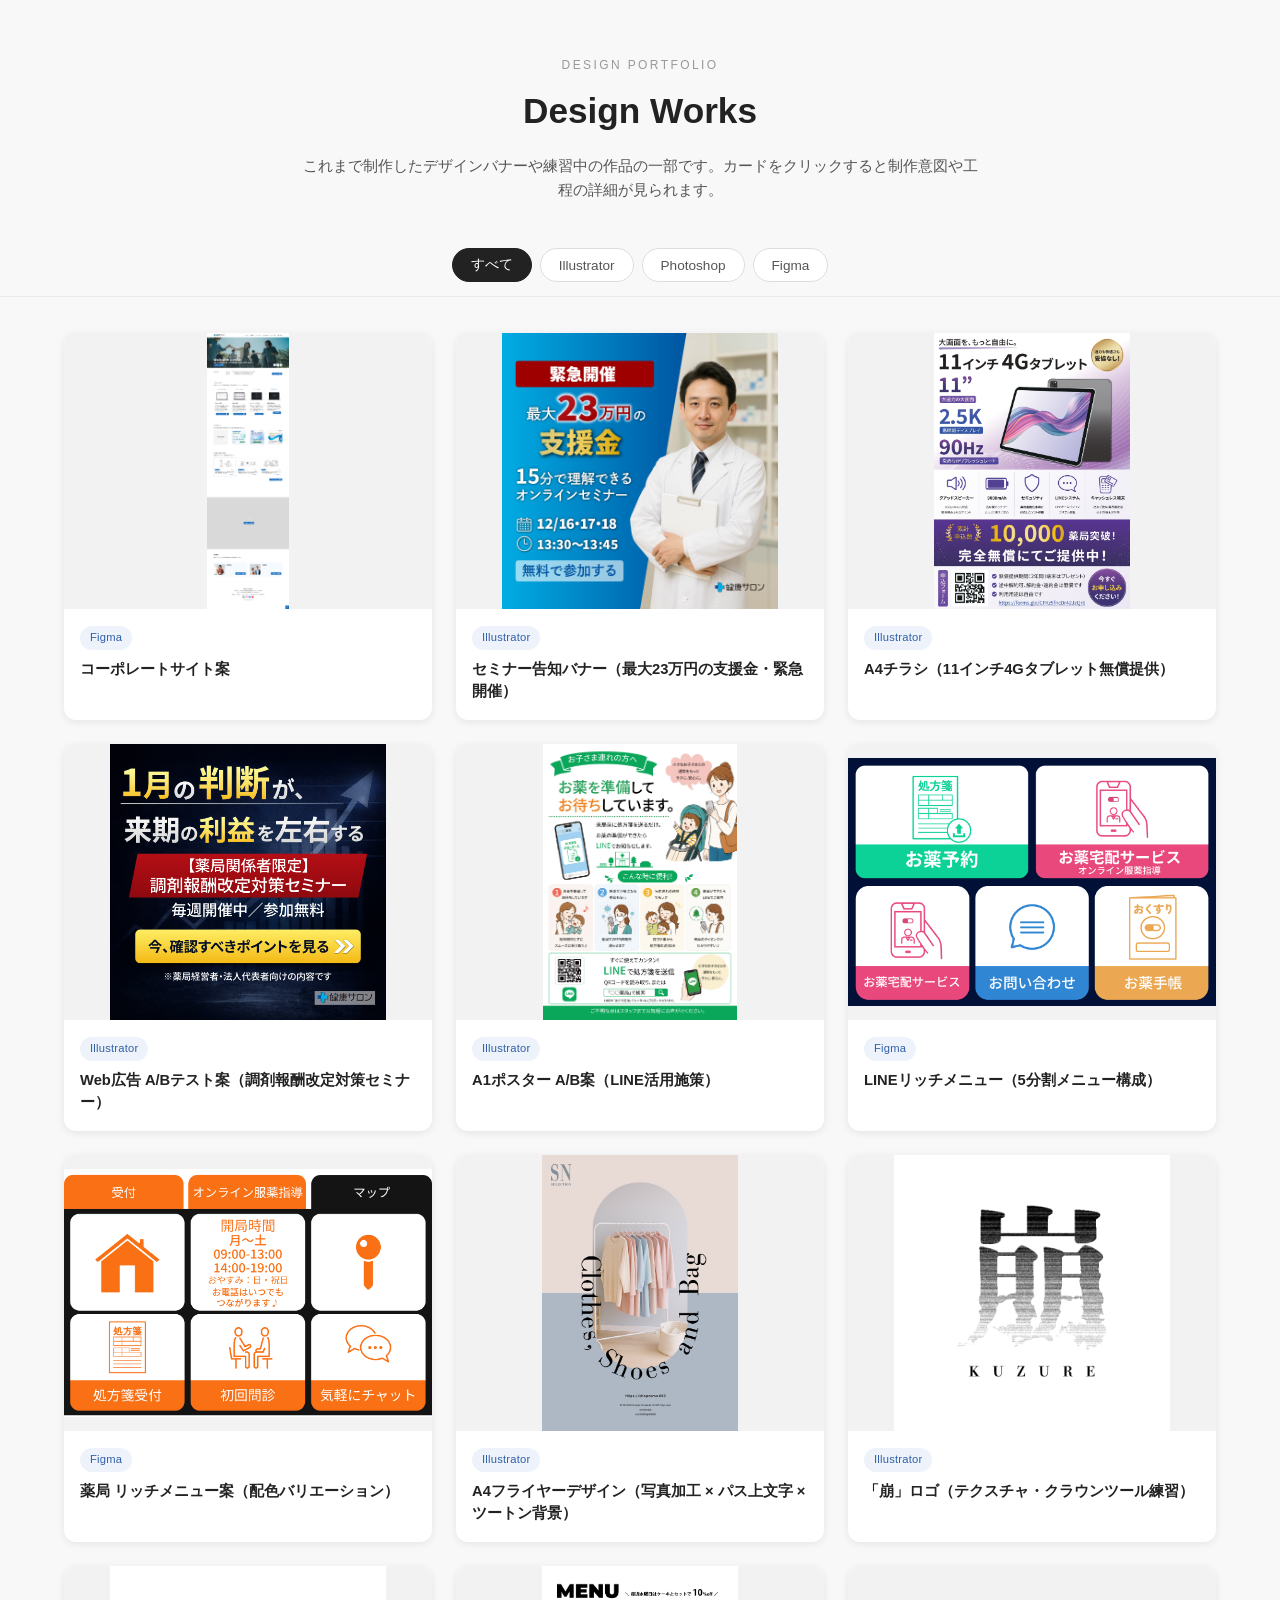
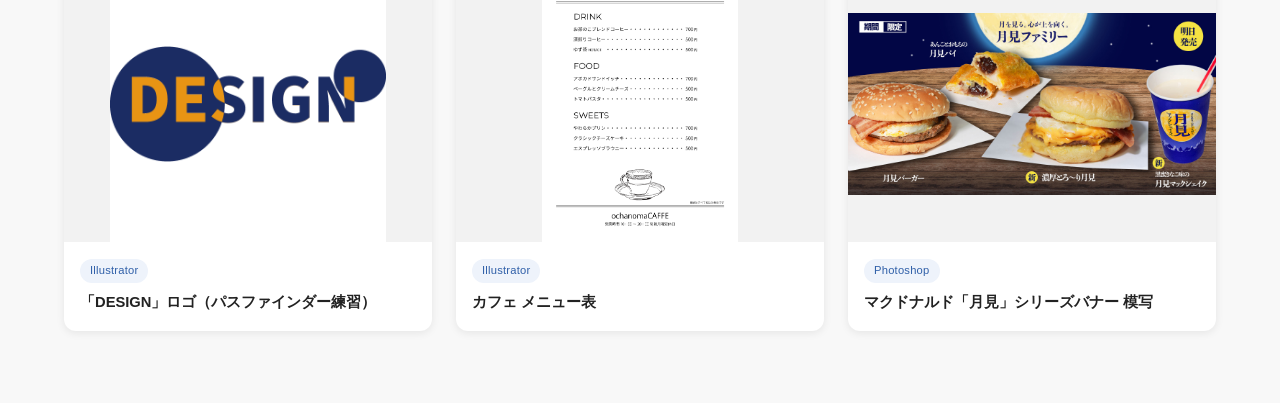
==== index.html @ 0b718d90 "Add B poster variant and combine A/B posters into a carousel card Co-Authored-By: Claude Sonnet 5 <n" ====
<!doctype html>
<html lang="ja">
  <head>
    <meta charset="UTF-8" />
    <meta name="viewport" content="width=device-width, initial-scale=1.0" />
    <title>デザインポートフォリオ</title>
    <link rel="stylesheet" href="css/style.css" />
  </head>
  <body>
    <header class="site-header">
      <p class="site-header__eyebrow">Design Portfolio</p>
      <h1>Design Works</h1>
      <p class="site-header__lead">
        これまで制作したデザインバナーや練習中の作品の一部です。カードをクリックすると制作意図や工程の詳細が見られます。
      </p>
    </header>

    <nav class="filter-nav" aria-label="作品カテゴリ">
      <button type="button" class="filter-btn is-active" data-filter="all">
        すべて
      </button>
      <button type="button" class="filter-btn" data-filter="illustrator">
        Illustrator
      </button>
      <button type="button" class="filter-btn" data-filter="photoshop">
        Photoshop
      </button>
      <button type="button" class="filter-btn" data-filter="figma">
        Figma
      </button>
    </nav>

    <main class="work-grid" id="workGrid">
      <!-- ============ Webサイト ============ -->
      <article class="work-card" data-category="figma">
        <button type="button" class="work-card__trigger">
          <span class="work-card__image">
            <img
              src="images/website/website_kenkosalon_top.png"
              alt="健康サロン株式会社 コーポレートサイト トップページ"
              loading="lazy"
              decoding="async"
            />
          </span>
          <span class="work-card__meta">
            <span class="work-card__tag">Figma</span>
            <span class="work-card__title">コーポレートサイト案</span>
          </span>
        </button>
        <template>
          <div class="modal__images">
            <div class="carousel">
              <div class="carousel__viewport">
                <div class="carousel__slide is-active">
                  <img
                    src="images/website/website_kenkosalon_top.png"
                    alt="コーポレートサイト トップページ"
                  />
                </div>
                <div class="carousel__slide">
                  <img
                    src="images/website/website_kenkosalon_hero_platform.png"
                    alt="メインビジュアル案「信頼される健康プラットフォームの創造」"
                  />
                </div>
                <div class="carousel__slide">
                  <img
                    src="images/website/website_kenkosalon_hero_design.png"
                    alt="メインビジュアル案「健康をデザインする」"
                  />
                </div>
                <div class="carousel__slide">
                  <img
                    src="images/website/website_kenkosalon_data_desktop.png"
                    alt="数字で見る健康サロン（デスクトップ版）"
                  />
                </div>
                <div class="carousel__slide">
                  <img
                    src="images/website/website_kenkosalon_data_mobile.png"
                    alt="数字で見る健康サロン（モバイル版）"
                  />
                </div>
              </div>
              <button
                type="button"
                class="carousel__btn carousel__btn--prev"
                aria-label="前の画像"
              >
                ‹
              </button>
              <button
                type="button"
                class="carousel__btn carousel__btn--next"
                aria-label="次の画像"
              >
                ›
              </button>
              <span class="carousel__counter">1 / 5</span>
            </div>
          </div>
          <div class="modal__text">
            <h3>コーポレートサイト案</h3>
            <p>
              <strong>制作意図:</strong>
              「Walk with a
              smile.」をキャッチコピーに掲げる会社のコーポレートサイト案です。薬局・薬剤師向けのソリューション（あなたの薬局、薬局の右腕、セキュリティZERO、服薬管理指導AI）を軸に、ニュース・ブログ・採用情報までを1つのトップページに整理しました。
            </p>
            <p><strong>デザインポイント:</strong></p>
            <ul>
              <li>
                メインビジュアルにスライダーを採用し、企業理念「誰もが笑顔で歩み続けられる健康長寿社会の実現」を写真とキャッチコピーで訴求
              </li>
              <li>
                4つのソリューションをカード形式で並列表示し、製品ごとのステータス（NEW／Coming
                soon／導入予定）をバッジで視覚的に区別
              </li>
              <li>
                ニュース・アップデート・ブログ（Kenko
                Insight）をセクションごとに分け、情報の更新頻度や粒度に応じて表示形式を使い分け
              </li>
              <li>
                採用情報セクションでは新卒・中途を写真付きカードで並べ、コーポレートサイトとしての信頼感と親しみやすさを両立
              </li>
            </ul>
          </div>
        </template>
      </article>

      <article class="work-card" data-category="illustrator">
        <button type="button" class="work-card__trigger">
          <span class="work-card__image">
            <img
              src="images/seminar/seminar_shienkin23man_lp.png"
              alt="セミナー告知バナー（最大23万円の支援金・緊急開催）"
              loading="lazy"
              decoding="async"
            />
          </span>
          <span class="work-card__meta">
            <span class="work-card__tag">Illustrator</span>
            <span class="work-card__title"
              >セミナー告知バナー（最大23万円の支援金・緊急開催）</span
            >
          </span>
        </button>
        <template>
          <div class="modal__images">
            <img
              src="images/seminar/seminar_shienkin23man_lp.png"
              alt="セミナー告知バナー（最大23万円の支援金・緊急開催）"
            />
          </div>
          <div class="modal__text">
            <h3>セミナー告知バナー（最大23万円の支援金・緊急開催）</h3>
            <p>
              <strong>制作意図:</strong>
              薬局経営者向けに「最大23万円の支援金」制度をテーマにした緊急開催セミナーの告知バナーです。15分で理解できる短時間セミナーという手軽さと、支援金という具体的なメリットを両立して訴求しました。
            </p>
            <p><strong>デザインポイント:</strong></p>
            <ul>
              <li>
                赤地の「緊急開催」タグを最上部に置き、限られた開催期間（12/16・17・18）への即時性を演出
              </li>
              <li>
                「23」の数字と「支援金」をゴールドで強調し、他のテキストより視認性・訴求力を高める配色に
              </li>
              <li>
                斜めのカラー分割で人物写真とテキストエリアを分け、白衣姿の薬剤師の写真で信頼感を補強
              </li>
              <li>
                日時・時間をアイコン付きで整理し、「無料で参加する」ボタンを視線の着地点として最下部に配置
              </li>
            </ul>
          </div>
        </template>
      </article>

      <article class="work-card" data-category="illustrator">
        <button type="button" class="work-card__trigger">
          <span class="work-card__image">
            <img
              src="images/flyer/flyer_tablet_4g_a4_omote.jpg"
              alt="A4チラシ（11インチ4Gタブレット無償提供）表面"
              loading="lazy"
              decoding="async"
            />
          </span>
          <span class="work-card__meta">
            <span class="work-card__tag">Illustrator</span>
            <span class="work-card__title"
              >A4チラシ（11インチ4Gタブレット無償提供）</span
            >
          </span>
        </button>
        <template>
          <div class="modal__images">
            <img
              src="images/flyer/flyer_tablet_4g_a4_omote.jpg"
              alt="A4チラシ（11インチ4Gタブレット無償提供）表面"
            />
          </div>
          <div class="modal__text">
            <h3>A4チラシ（11インチ4Gタブレット無償提供）</h3>
            <p>
              <strong>制作意図:</strong>
              薬局向けに11インチ4Gタブレットを完全無償提供するキャンペーンのA4チラシ（表面）です。スペックの魅力と「無償」という条件を、情報を詰め込みすぎずに一目で伝えることを意識しました。
            </p>
            <p><strong>デザインポイント:</strong></p>
            <ul>
              <li>
                「11インチ」「2.5K」「90Hz」の3つのスペックを大きな数字で縦に並べ、キャッチコピー的に見せる構成
              </li>
              <li>
                クアッドスピーカー・バッテリー・セキュリティなど5つの機能をピクトグラム＋短い説明文で等間隔に整理
              </li>
              <li>
                紫のグラデーション帯で「累計申込数10,000薬局突破」「完全無償」を強調し、ページ内で最も視線が集まるゾーンに配置
              </li>
              <li>
                QRコードと申込フォームURLを下部にまとめ、チラシを見てすぐ行動できる導線を確保
              </li>
            </ul>
          </div>
        </template>
      </article>

      <article class="work-card" data-category="illustrator">
        <button type="button" class="work-card__trigger">
          <span class="work-card__image">
            <img
              src="images/ad/webad_ab_a_1080x1080.png"
              alt="Web広告 A/Bテスト案（調剤報酬改定対策セミナー）"
              loading="lazy"
              decoding="async"
            />
          </span>
          <span class="work-card__meta">
            <span class="work-card__tag">Illustrator</span>
            <span class="work-card__title"
              >Web広告 A/Bテスト案（調剤報酬改定対策セミナー）</span
            >
          </span>
        </button>
        <template>
          <div class="modal__images">
            <div class="carousel">
              <div class="carousel__viewport">
                <div class="carousel__slide is-active">
                  <img
                    src="images/ad/webad_ab_a_1080x1080.png"
                    alt="A案：ダーク背景×グラフ矢印で危機感を訴求"
                  />
                </div>
                <div class="carousel__slide">
                  <img
                    src="images/ad/webad_ab_b_1080x1080.png"
                    alt="B案：ライト背景×チェックリストで整理された印象を訴求"
                  />
                </div>
              </div>
              <button
                type="button"
                class="carousel__btn carousel__btn--prev"
                aria-label="前の画像"
              >
                ‹
              </button>
              <button
                type="button"
                class="carousel__btn carousel__btn--next"
                aria-label="次の画像"
              >
                ›
              </button>
              <span class="carousel__counter">1 / 2</span>
            </div>
          </div>
          <div class="modal__text">
            <h3>Web広告 A/Bテスト案（調剤報酬改定対策セミナー）</h3>
            <p>
              <strong>制作意図:</strong>
              薬局関係者限定の無料セミナー集客用Web広告として、訴求軸の異なる2パターンをA/Bテスト用に制作しました。1080×1080（SNS用正方形）・1200×628（ディスプレイ広告用）の2サイズをそれぞれ展開しています。
            </p>
            <p><strong>デザインポイント:</strong></p>
            <ul>
              <li>
                A案：紺の背景と右肩上がりの矢印グラフで「判断を誤ると来期の利益に響く」という危機感を訴求
              </li>
              <li>
                B案：白基調にチェックリスト形式で「確認すべき3点」を整理し、A案とは対照的に冷静・信頼感のあるトーンで訴求
              </li>
              <li>
                CTAボタン（「今、確認すべきポイントを見る」）はA・B共通のデザイン・文言にし、訴求軸の違いだけで反応率を比較できるよう設計
              </li>
              <li>
                サイズ違い（正方形／横長）でもレイアウト崩れが出ないよう、要素の優先順位を保ったまま組み替え
              </li>
            </ul>
          </div>
        </template>
      </article>

      <article class="work-card" data-category="illustrator">
        <button type="button" class="work-card__trigger">
          <span class="work-card__image">
            <img
              src="images/poster/poster_a1_kodomo_line_a.png"
              alt="A1ポスター A/B案（LINE活用施策）"
              loading="lazy"
              decoding="async"
            />
          </span>
          <span class="work-card__meta">
            <span class="work-card__tag">Illustrator</span>
            <span class="work-card__title">A1ポスター A/B案（LINE活用施策）</span>
          </span>
        </button>
        <template>
          <div class="modal__images">
            <div class="carousel">
              <div class="carousel__viewport">
                <div class="carousel__slide is-active">
                  <img
                    src="images/poster/poster_a1_kodomo_line_a.png"
                    alt="A案：お子さま連れ向け・LINE処方箋送信案内"
                  />
                </div>
                <div class="carousel__slide">
                  <img
                    src="images/poster/poster_a1_kodomo_line_b.png"
                    alt="B案：LINEで薬剤師に相談できる案内"
                  />
                </div>
              </div>
              <button
                type="button"
                class="carousel__btn carousel__btn--prev"
                aria-label="前の画像"
              >
                ‹
              </button>
              <button
                type="button"
                class="carousel__btn carousel__btn--next"
                aria-label="次の画像"
              >
                ›
              </button>
              <span class="carousel__counter">1 / 2</span>
            </div>
          </div>
          <div class="modal__text">
            <h3>A1ポスター A/B案（LINE活用施策）</h3>
            <p>
              <strong>制作意図:</strong>
              薬局店頭に掲示するA1サイズ（841×594）のポスターを、訴求内容の異なる2案で提案しました。どちらもLINE公式アカウントの活用を促す施策ですが、A案は「処方箋の事前送信」、B案は「薬剤師へのオンライン相談」と、切り口の異なる2つの使い方を訴求しています。
            </p>
            <p><strong>デザインポイント:</strong></p>
            <ul>
              <li>
                A案：「お子さま連れの方へ」というリボン見出しと親子のイラストで対象読者を絞り込み、来局前の処方箋送信で待ち時間を減らせることを訴求
              </li>
              <li>
                B案：患者と薬剤師の写真を大きく使い、「これって大丈夫？」という不安に寄り添う見出しで、LINE相談への心理的ハードルを下げる構成
              </li>
              <li>
                どちらも「こんな時に便利／ご利用ください」の3〜4項目パネルで具体的な利用シーンを提示し、緑を基調にした共通のトーン＆マナーでシリーズ感を統一
              </li>
              <li>
                QRコードと友だち追加導線を下部にまとめ、店頭でその場で行動に移せるレイアウトに統一
              </li>
            </ul>
          </div>
        </template>
      </article>

      <!-- ============ LINEリッチメニュー ============ -->

      <article class="work-card" data-category="figma">
        <button type="button" class="work-card__trigger">
          <span class="work-card__image">
            <img
              src="images/rich-menu/richmenu_5grid.png"
              alt="LINEリッチメニュー（5分割メニュー構成）"
              loading="lazy"
              decoding="async"
            />
          </span>
          <span class="work-card__meta">
            <span class="work-card__tag">Figma</span>
            <span class="work-card__title"
              >LINEリッチメニュー（5分割メニュー構成）</span
            >
          </span>
        </button>
        <template>
          <div class="modal__images">
            <img
              src="images/rich-menu/richmenu_5grid.png"
              alt="LINEリッチメニュー（5分割メニュー構成）"
            />
          </div>
          <div class="modal__text">
            <h3>LINEリッチメニュー（5分割メニュー構成）</h3>
            <p>
              <strong>制作意図:</strong>
              利用頻度の高い5つの機能を均等に並べたグリッド型のリッチメニューです。上段2分割・下段3分割の変則グリッドで、情報量と押しやすさのバランスを取りました。
            </p>
            <p><strong>デザインポイント:</strong></p>
            <ul>
              <li>
                アイコンはすべて同じ線の太さ・トーンで統一し、5項目並んでも雑多に見えないよう整理
              </li>
              <li>
                各カード下部の色帯にラベルを乗せることで、アイコンだけでは伝わりにくい機能名を補足
              </li>
              <li>
                濃紺の背景で全体を引き締め、パステル系のカードとのコントラストで視認性を確保
              </li>
            </ul>
          </div>
        </template>
      </article>

      <article class="work-card" data-category="figma">
        <button type="button" class="work-card__trigger">
          <span class="work-card__image">
            <img
              src="images/rich-menu/richmenu_gajumaru_a.png"
              alt="薬局 リッチメニュー案A（オレンジ×ブラック）"
              loading="lazy"
              decoding="async"
            />
          </span>
          <span class="work-card__meta">
            <span class="work-card__tag">Figma</span>
            <span class="work-card__title"
              >薬局 リッチメニュー案（配色バリエーション）</span
            >
          </span>
        </button>
        <template>
          <div class="modal__images">
            <img
              src="images/rich-menu/richmenu_gajumaru_a.png"
              alt="配色案A：受付・オンライン服薬指導をオレンジ、マップをブラックに"
            />
          </div>
          <div class="modal__text">
            <h3>がじゅまる薬局 リッチメニュー案（配色バリエーション）</h3>
            <p>
              <strong>制作意図:</strong>
              調剤薬局「がじゅまる薬局」のLINE公式アカウント用リッチメニューです。「受付」「オンライン服薬指導」「マップ」の3機能を6分割グリッドで整理し、営業時間・処方箋受付・初回問診・チャットへの導線をまとめました。
            </p>
            <p><strong>デザインポイント:</strong></p>
            <ul>
              <li>
                上段をカテゴリ見出し、下段をアイコン＋詳細情報の2階層構成にし、情報量が多いメニューでも視線の流れを整理
              </li>
              <li>
                コーポレートカラーのオレンジとブラックの配分を3パターン検証し、どの組み合わせが最も視認性・優先度が伝わるかを比較検討
              </li>
              <li>
                家・鍵・処方箋・吹き出しなど機能に対応したアイコンを統一した線の太さで作成し、直感的に押せるボタンに
              </li>
            </ul>
          </div>
        </template>
      </article>

      <!-- ============ Illustrator ============ -->
      <article class="work-card" data-category="illustrator">
        <button type="button" class="work-card__trigger">
          <span class="work-card__image">
            <img
              src="images/flyer/flyer_sample.png"
              alt="A4フライヤーデザイン"
              loading="lazy"
              decoding="async"
            />
          </span>
          <span class="work-card__meta">
            <span class="work-card__tag">Illustrator</span>
            <span class="work-card__title"
              >A4フライヤーデザイン（写真加工 × パス上文字 ×
              ツートン背景）</span
            >
          </span>
        </button>
        <template>
          <div class="modal__images">
            <img
              src="images/flyer/flyer_sample.png"
              alt="A4フライヤーデザイン"
            />
          </div>
          <div class="modal__text">
            <h3>
              A4フライヤーデザイン（写真加工 × パス上文字 × ツートン背景）
            </h3>
            <p>
              Adobe
              Illustratorを使用し、架空のクライアントから提供された写真・ロゴ・原稿をもとに
              <strong
                >実務のワークフローに沿って制作したA4サイズのフライヤー</strong
              >です。
              メインビジュアルのマスク処理、パスに沿った文字配置、背景のツートン加工など、
              フライヤー制作に必要な一連の操作を体系的に学びながらデザインしました。
            </p>
            <p><strong>制作手順・作業ポイント:</strong></p>
            <ul>
              <li>
                新規ドキュメントをCMYK／A4サイズで作成し、塗り足し用にパスのオフセット（3mm）を適用
              </li>
              <li>
                メイン写真を配置し、楕円形のクリッピングマスクで視線が集まる構図に調整
              </li>
              <li>
                パス上文字ツールを使用し、楕円パスの外周にキャッチコピーを弧状にレイアウト
              </li>
              <li>
                書体、文字詰め（カーニング・トラッキング）を調整し視認性を最適化
              </li>
              <li>
                詳細情報（住所・電話番号・メール・URL）は階層整理しセンター揃えで配置
              </li>
              <li>
                URLのみ別オブジェクトにし、太さ・文字サイズを変えて視線誘導を強化
              </li>
              <li>
                背景は「グリッドに分割」で上下2色のツートンにし、スポイトで写真の色から抽出
              </li>
              <li>
                全体の重心を「やや上」に寄せて余白を確保し、A4フライヤーとしてのバランスを調整
              </li>
            </ul>
            <p>
              写真の切り抜き、フォント選定、文字の読みやすさ、色の抽出など、
              <strong
                >実務のフライヤー制作に必要な工程を一通り経験した作品</strong
              >です。
            </p>
          </div>
        </template>
      </article>

      <article class="work-card" data-category="illustrator">
        <button type="button" class="work-card__trigger">
          <span class="work-card__image">
            <img
              src="images/logo/kuzure.png"
              alt="Illustrator 崩ロゴ"
              loading="lazy"
              decoding="async"
            />
          </span>
          <span class="work-card__meta">
            <span class="work-card__tag">Illustrator</span>
            <span class="work-card__title"
              >「崩」ロゴ（テクスチャ・クラウンツール練習）</span
            >
          </span>
        </button>
        <template>
          <div class="modal__images">
            <img src="images/logo/kuzure.png" alt="Illustrator 崩ロゴ" />
          </div>
          <div class="modal__text">
            <h3>「崩」ロゴ（テクスチャ・クラウンツール練習）</h3>
            <p>
              文字「崩」をモチーフに、Illustratorのテクスチャ処理やクラウンツールによる
              <strong>形状のランダム変形・ニュアンス調整</strong
              >を学ぶ目的で制作したロゴです。
              パスの基本操作に加え、質感表現や手描き風の揺らぎを加えることをテーマにしています。
            </p>
            <p><strong>学習ポイント:</strong></p>
            <ul>
              <li>クラウンツールを使用したアウトラインのランダム変形</li>
              <li>テクスチャ（グランジ系）の適用による質感づけ</li>
              <li>パスの微調整と太さのバランス調整</li>
              <li>文字ロゴとして視認性を保ちつつ、崩れ感を演出</li>
            </ul>
            <p>
              ふだんのロゴ制作とは異なる「崩す表現」を学ぶためのトレーニング作品です。
            </p>
          </div>
        </template>
      </article>

      <article class="work-card" data-category="illustrator">
        <button type="button" class="work-card__trigger">
          <span class="work-card__image">
            <img
              src="images/logo/design_logo.png"
              alt="Illustrator 練習ロゴ"
              loading="lazy"
              decoding="async"
            />
          </span>
          <span class="work-card__meta">
            <span class="work-card__tag">Illustrator</span>
            <span class="work-card__title"
              >「DESIGN」ロゴ（パスファインダー練習）</span
            >
          </span>
        </button>
        <template>
          <div class="modal__images">
            <img src="images/logo/design_logo.png" alt="Illustrator 練習ロゴ" />
          </div>
          <div class="modal__text">
            <h3>「DESIGN」ロゴ（パスファインダー練習）</h3>
            <p>
              「DESIGN」の文字をモチーフに、Illustratorの基本操作に慣れるための
              トレーニングとして制作したロゴです。
              特定のブランドやコンセプトに基づくものではなく、
              <strong>パスファインダー・パスの編集・整列機能</strong>
              の基礎習得を目的としています。
            </p>
            <p><strong>学習ポイント:</strong></p>
            <ul>
              <li>パスファインダー（合体・分割・型抜き）による形状づくり</li>
              <li>文字のアウトライン化とパス調整によるロゴ化の基礎</li>
            </ul>
            <p>
              Illustratorの操作理解を深めるための基礎練習として制作しました。
            </p>
          </div>
        </template>
      </article>

      <article class="work-card" data-category="illustrator">
        <button type="button" class="work-card__trigger">
          <span class="work-card__image">
            <img
              src="images/cafe_menu.png"
              alt="カフェメニューデザイン"
              loading="lazy"
              decoding="async"
            />
          </span>
          <span class="work-card__meta">
            <span class="work-card__tag">Illustrator</span>
            <span class="work-card__title">カフェ メニュー表</span>
          </span>
        </button>
        <template>
          <div class="modal__images">
            <img src="images/cafe_menu.png" alt="カフェメニューデザイン" />
            <img src="images/cafe_menu2.png" alt="メニュー表 裏面" />
          </div>
          <div class="modal__text">
            <h3>カフェ メニュー表</h3>
            <p>
              <strong>制作意図:</strong>
              コーヒーのほか、様々なお茶をゆっくり楽しめるカフェのメニュー表として制作しました。
              「落ち着いた店内で、飲み物を選ぶ時間もくつろぎの一部になる」ことを意識しています。
            </p>
            <p>
              <strong>コンセプト:</strong>
              店内の落ち着いた雰囲気に合わせて、全体は余白を多めに残したシンプルなレイアウトに。
              パスのオフセットで余白を -15mm
              に設定することで、ゆったりとした余裕を感じさせる紙面構成としました。
            </p>
            <p><strong>デザインポイント:</strong></p>
            <ul>
              <li>
                コーヒーだけでなく、様々なお茶（紅茶・ハーブティーなど）が並ぶことが一目で伝わるように、カテゴリーごとに整理して配置。
              </li>
              <li>
                タブパネル機能を使い、メニュー名と値段の位置をきれいに揃えることで、視線の流れをスムーズにしました。
              </li>
              <li>
                リーダー（……の点線）でメニュー名と価格の間を埋め、情報同士の関連性を視覚的に結びつけながらも読みやすさを確保。
              </li>
              <li>
                円形のマークや「ICE /
                HOT」の表記は、垂直比率・水平比率を調整して小さめにし、文字揃えを整えることで、情報が詰まりすぎない落ち着いた印象に。
              </li>
            </ul>
            <p>
              <strong>使用ツール・工夫:</strong>
              Adobe
              Illustrator／パスのオフセット機能やタブ、リーダー機能を用いて制作しました。
            </p>
          </div>
        </template>
      </article>

      <!-- ============ Photoshop ============ -->
      <article class="work-card" data-category="photoshop">
        <button type="button" class="work-card__trigger">
          <span class="work-card__image">
            <img
              src="images/banner.jpg"
              alt="マクドナルド月見バナーモックアップ"
              loading="lazy"
              decoding="async"
            />
          </span>
          <span class="work-card__meta">
            <span class="work-card__tag">Photoshop</span>
            <span class="work-card__title"
              >マクドナルド「月見」シリーズバナー 模写</span
            >
          </span>
        </button>
        <template>
          <div class="modal__images">
            <img
              src="images/banner.jpg"
              alt="マクドナルド月見バナーモックアップ"
            />
          </div>
          <div class="modal__text">
            <h3>マクドナルド「月見」シリーズバナー 模写</h3>
            <p>
              <strong>制作意図:</strong>
              Photoshopのレタッチ・合成・光の調整の基礎を実践的に身につけるため、
              マクドナルドの「月見」シリーズのバナーを模写制作しました。
              配置や光の方向、陰影、テクスチャ表現などを忠実に再現し、
              実際のプロモーションバナーの質感に近づけることを目標としました。
            </p>
            <p><strong>作業ポイント:</strong></p>
            <ul>
              <li>
                月の光を自然に見せるために、Camera Raw
                フィルターでライトを調整。
              </li>
              <li>
                ハンバーガー写真はレイヤーマスクと調整レイヤーで柔らかく切り抜き。
              </li>
              <li>
                テーブルの木目は画像素材を変形し、質感の方向を整えて馴染ませた。
              </li>
            </ul>
            <p>
              <strong>使用ツール:</strong>
              Adobe Photoshop（レイヤーマスク、Camera
              Raw、スマートオブジェクト、ブラシ設定 ほか）
            </p>
          </div>
        </template>
      </article>
    </main>

    <!-- 画像モーダル -->
    <div class="modal" id="imageModal" aria-hidden="true">
      <div class="modal__overlay"></div>
      <div class="modal__content">
        <button class="modal__close" aria-label="閉じる">&times;</button>
        <div class="modal__body" id="modalBody"></div>
      </div>
    </div>

    <script>
      document.addEventListener("DOMContentLoaded", () => {
        const modal = document.getElementById("imageModal");
        const modalBody = document.getElementById("modalBody");
        const closeBtn = document.querySelector(".modal__close");
        const overlay = document.querySelector(".modal__overlay");

        const initCarousels = (container) => {
          container.querySelectorAll(".carousel").forEach((carousel) => {
            const slides = carousel.querySelectorAll(".carousel__slide");
            const counter = carousel.querySelector(".carousel__counter");
            const prevBtn = carousel.querySelector(".carousel__btn--prev");
            const nextBtn = carousel.querySelector(".carousel__btn--next");
            let index = 0;

            const show = (i) => {
              index = (i + slides.length) % slides.length;
              slides.forEach((slide, slideIndex) => {
                slide.classList.toggle("is-active", slideIndex === index);
              });
              if (counter) {
                counter.textContent = `${index + 1} / ${slides.length}`;
              }
            };

            if (prevBtn) {
              prevBtn.addEventListener("click", () => show(index - 1));
            }
            if (nextBtn) {
              nextBtn.addEventListener("click", () => show(index + 1));
            }
            show(0);
          });
        };

        const openModal = (template) => {
          modalBody.innerHTML = "";
          modalBody.appendChild(template.content.cloneNode(true));
          initCarousels(modalBody);
          modal.classList.add("is-active");
          modal.setAttribute("aria-hidden", "false");
        };

        const closeModal = () => {
          modal.classList.remove("is-active");
          modal.setAttribute("aria-hidden", "true");
          modalBody.innerHTML = "";
        };

        // カードクリックでモーダルに詳細を表示
        document.querySelectorAll(".work-card").forEach((card) => {
          const trigger = card.querySelector(".work-card__trigger");
          const template = card.querySelector("template");
          trigger.addEventListener("click", () => openModal(template));
        });

        closeBtn.addEventListener("click", closeModal);
        overlay.addEventListener("click", closeModal);

        document.addEventListener("keydown", (e) => {
          if (e.key === "Escape") {
            closeModal();
          }
        });

        // カテゴリフィルター
        const filterButtons = document.querySelectorAll(".filter-btn");
        const cards = document.querySelectorAll(".work-card");

        filterButtons.forEach((btn) => {
          btn.addEventListener("click", () => {
            filterButtons.forEach((b) => b.classList.remove("is-active"));
            btn.classList.add("is-active");

            const filter = btn.dataset.filter;
            cards.forEach((card) => {
              const show = filter === "all" || card.dataset.category === filter;
              card.style.display = show ? "" : "none";
            });
          });
        });
      });
    </script>
  </body>
</html>
---- css/style.css ----
/* =====================
   全体設定
===================== */
*,
*::before,
*::after {
  box-sizing: border-box;
}

body {
  font-family: "Noto Sans JP", sans-serif;
  background: #f8f8f8;
  color: #333;
  line-height: 1.6;
  margin: 0;
}

h1,
h2,
h3 {
  color: #222;
}

/* =====================
   ヘッダー（ヒーロー）
===================== */
.site-header {
  max-width: 720px;
  margin: 0 auto;
  padding: 56px 20px 32px;
  text-align: center;
}

.site-header__eyebrow {
  margin: 0 0 8px;
  font-size: 0.75rem;
  letter-spacing: 0.2em;
  text-transform: uppercase;
  color: #999;
}

.site-header h1 {
  margin: 0 0 14px;
  font-size: clamp(1.6rem, 4vw, 2.2rem);
}

.site-header__lead {
  margin: 0;
  color: #555;
  font-size: 0.95rem;
}

/* =====================
   カテゴリフィルター
===================== */
.filter-nav {
  position: sticky;
  top: 0;
  z-index: 20;
  display: flex;
  flex-wrap: wrap;
  justify-content: center;
  gap: 8px;
  padding: 14px 20px;
  margin-bottom: 36px;
  background: rgba(248, 248, 248, 0.9);
  backdrop-filter: blur(6px);
  border-bottom: 1px solid #eaeaea;
}

.filter-btn {
  border: 1px solid #ddd;
  background: #fff;
  color: #555;
  font-size: 0.85rem;
  padding: 7px 18px;
  border-radius: 999px;
  cursor: pointer;
  transition: background 0.15s ease, color 0.15s ease, border-color 0.15s ease;
}

.filter-btn:hover {
  border-color: #222;
}

.filter-btn.is-active {
  background: #222;
  border-color: #222;
  color: #fff;
}

/* =====================
   作品グリッド
===================== */
.work-grid {
  display: grid;
  grid-template-columns: repeat(auto-fill, minmax(300px, 1fr));
  gap: 24px;
  max-width: 1200px;
  margin: 0 auto;
  padding: 0 24px 72px;
}

.work-card {
  background: #fff;
  border-radius: 12px;
  overflow: hidden;
  box-shadow: 0 2px 8px rgba(0, 0, 0, 0.08);
  transition: transform 0.2s ease, box-shadow 0.2s ease;
}

.work-card:hover {
  transform: translateY(-4px);
  box-shadow: 0 10px 22px rgba(0, 0, 0, 0.12);
}

.work-card__trigger {
  all: unset;
  display: block;
  width: 100%;
  box-sizing: border-box;
  cursor: pointer;
}

.work-card__image {
  display: block;
  aspect-ratio: 4 / 3;
  overflow: hidden;
  background: #f2f2f2;
}

.work-card__image img {
  width: 100%;
  height: 100%;
  object-fit: contain;
  display: block;
  transition: transform 0.3s ease;
}

.work-card:hover .work-card__image img {
  transform: scale(1.05);
}

.work-card__meta {
  display: block;
  padding: 14px 16px 18px;
  text-align: left;
}

.work-card__tag {
  display: inline-block;
  font-size: 0.7rem;
  letter-spacing: 0.02em;
  color: #2f5fa8;
  background: #eef3fb;
  padding: 3px 10px;
  border-radius: 999px;
  margin-bottom: 8px;
}

.work-card__title {
  display: block;
  font-size: 0.92rem;
  font-weight: 600;
  color: #222;
  line-height: 1.5;
}

/* =====================
   画像モーダル（詳細表示）
===================== */
.modal {
  position: fixed;
  inset: 0;
  display: flex;
  align-items: center;
  justify-content: center;
  opacity: 0;
  pointer-events: none;
  transition: opacity 0.2s ease;
  z-index: 1000;
  padding: 20px;
  box-sizing: border-box;
}

.modal.is-active {
  opacity: 1;
  pointer-events: auto;
}

.modal__overlay {
  position: absolute;
  inset: 0;
  background: rgba(0, 0, 0, 0.6);
}

.modal__content {
  position: relative;
  width: 100%;
  max-width: 1000px;
  max-height: 90vh;
  background: #fff;
  border-radius: 12px;
  box-shadow: 0 10px 25px rgba(0, 0, 0, 0.4);
  overflow: hidden;
}

.modal__body {
  display: flex;
  flex-direction: column;
  max-height: 90vh;
  overflow-y: auto;
  overflow-x: hidden;
}

.modal__images {
  flex: 0 0 auto;
  display: flex;
  flex-direction: column;
  gap: 4px;
}

.modal__images img {
  width: 100%;
  display: block;
}

.carousel {
  position: relative;
  background: #f2f2f2;
}

.carousel__viewport {
  display: flex;
  align-items: center;
  justify-content: center;
  overflow: hidden;
  height: 70vh;
}

.carousel__slide {
  display: none;
  width: 100%;
  height: 100%;
  align-items: center;
  justify-content: center;
}

.carousel__slide.is-active {
  display: flex;
}

.carousel__slide img {
  max-width: 100%;
  max-height: 100%;
  width: auto;
  height: auto;
  object-fit: contain;
  display: block;
  margin: 0 auto;
  background: #f2f2f2;
}

.carousel__btn {
  position: absolute;
  top: 50%;
  transform: translateY(-50%);
  width: 36px;
  height: 36px;
  border: none;
  border-radius: 50%;
  background: rgba(0, 0, 0, 0.55);
  color: #fff;
  font-size: 1.2rem;
  line-height: 1;
  cursor: pointer;
  display: flex;
  align-items: center;
  justify-content: center;
  z-index: 2;
}

.carousel__btn:hover {
  background: rgba(0, 0, 0, 0.75);
}

.carousel__btn--prev {
  left: 10px;
}

.carousel__btn--next {
  right: 10px;
}

.carousel__counter {
  position: absolute;
  bottom: 10px;
  right: 12px;
  background: rgba(0, 0, 0, 0.55);
  color: #fff;
  font-size: 0.75rem;
  padding: 2px 9px;
  border-radius: 999px;
  z-index: 2;
}

.modal__text {
  padding: 24px 28px 32px;
  text-align: left;
}

.modal__text h3 {
  margin: 0 0 0.7em;
}

.modal__text p {
  font-size: 0.95rem;
  line-height: 1.7;
  margin: 0 0 1em;
}

.modal__text ul {
  margin: 0.5em 0 1.5em 1.2em;
  padding: 0;
  list-style-type: disc;
}

.modal__text li {
  margin-bottom: 0.4em;
  line-height: 1.7;
  font-size: 0.95rem;
}

.modal__close {
  position: absolute;
  top: 10px;
  right: 10px;
  border: none;
  background: rgba(0, 0, 0, 0.6);
  color: #fff;
  width: 32px;
  height: 32px;
  border-radius: 50%;
  font-size: 1.2rem;
  cursor: pointer;
  line-height: 1;
  z-index: 2;
}

/* =====================
   レスポンシブ対応
===================== */
@media (min-width: 768px) {
  .modal__body {
    flex-direction: row;
    align-items: flex-start;
  }

  .modal__images {
    flex: 0 0 50%;
    min-width: 0;
    overflow-y: auto;
    max-height: 90vh;
  }

  .modal__text {
    flex: 0 0 50%;
    min-width: 0;
    overflow-y: auto;
    max-height: 90vh;
  }
}

@media (max-width: 480px) {
  .site-header {
    padding: 40px 16px 24px;
  }

  .work-grid {
    grid-template-columns: 1fr;
    padding: 0 16px 56px;
  }
}
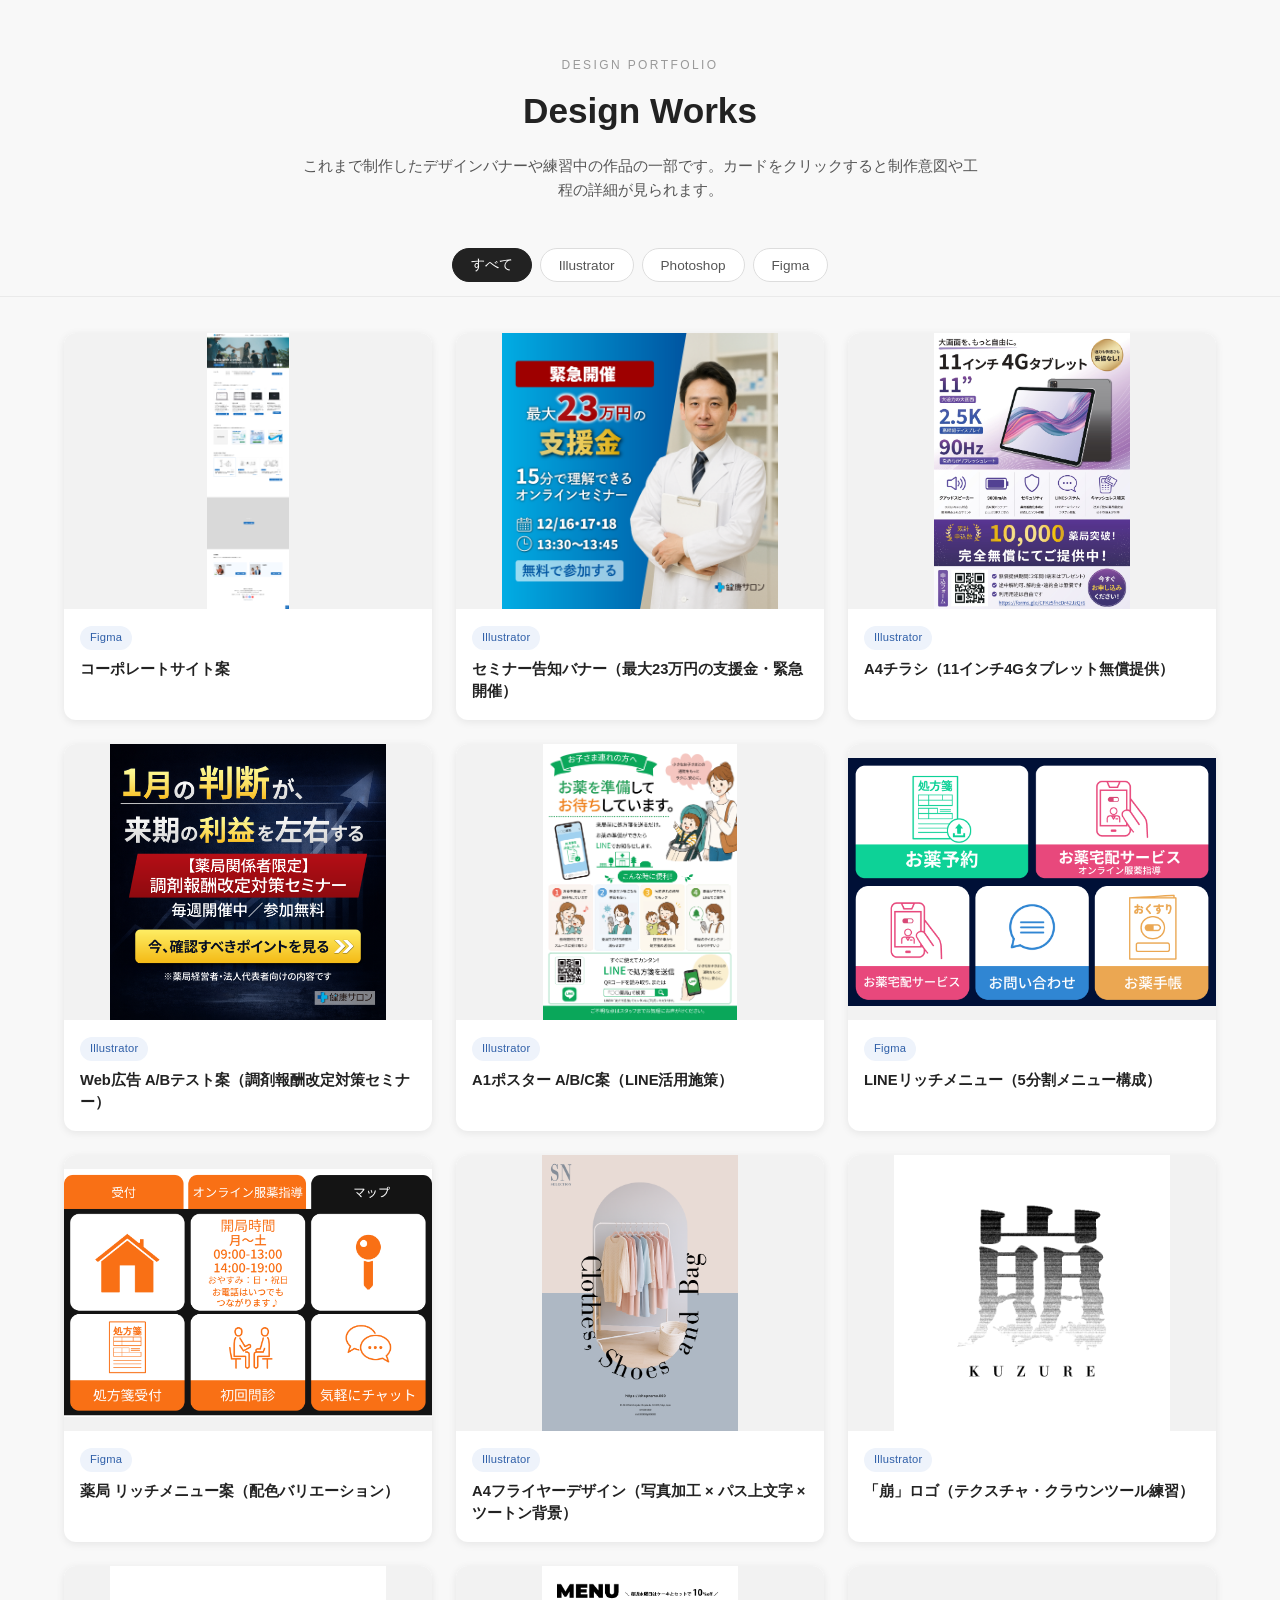
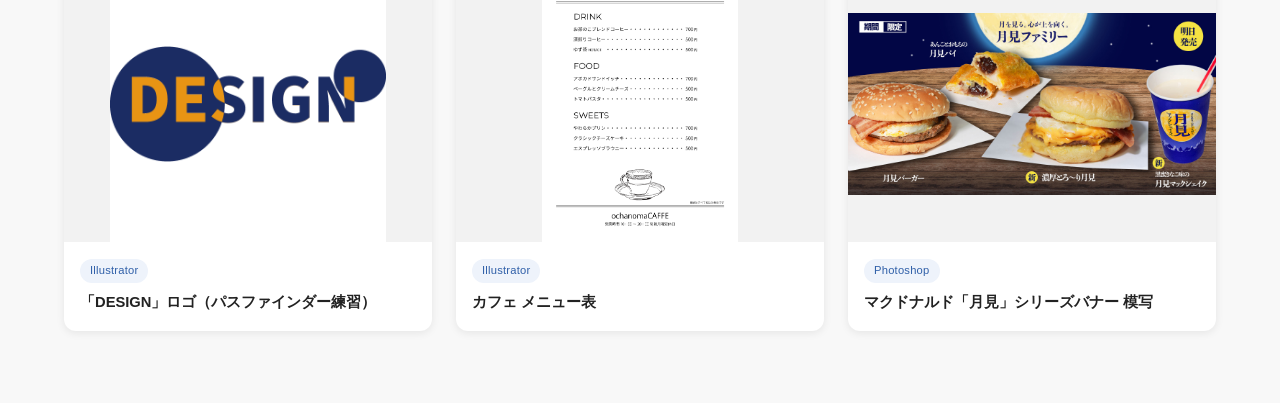
==== commit e25c61fd: "Add C poster variant to the A/B/C poster carousel Co-Authored-By: Claude Sonnet 5 <noreply@anthropic" ====
--- a/index.html
+++ b/index.html
@@ -313,7 +313,7 @@
           </span>
           <span class="work-card__meta">
             <span class="work-card__tag">Illustrator</span>
-            <span class="work-card__title">A1ポスター A/B案（LINE活用施策）</span>
+            <span class="work-card__title">A1ポスター A/B/C案（LINE活用施策）</span>
           </span>
         </button>
         <template>
@@ -330,6 +330,12 @@
                   <img
                     src="images/poster/poster_a1_kodomo_line_b.png"
                     alt="B案：LINEで薬剤師に相談できる案内"
+                  />
+                </div>
+                <div class="carousel__slide">
+                  <img
+                    src="images/poster/poster_a1_kodomo_line_c.png"
+                    alt="C案：LINEでお薬手帳をまとめて管理できる案内"
                   />
                 </div>
               </div>
@@ -347,14 +353,14 @@
               >
                 ›
               </button>
-              <span class="carousel__counter">1 / 2</span>
+              <span class="carousel__counter">1 / 3</span>
             </div>
           </div>
           <div class="modal__text">
-            <h3>A1ポスター A/B案（LINE活用施策）</h3>
+            <h3>A1ポスター A/B/C案（LINE活用施策）</h3>
             <p>
               <strong>制作意図:</strong>
-              薬局店頭に掲示するA1サイズ（841×594）のポスターを、訴求内容の異なる2案で提案しました。どちらもLINE公式アカウントの活用を促す施策ですが、A案は「処方箋の事前送信」、B案は「薬剤師へのオンライン相談」と、切り口の異なる2つの使い方を訴求しています。
+              薬局店頭に掲示するA1サイズ（841×594）のポスターを、訴求内容の異なる3案で提案しました。いずれもLINE公式アカウントの活用を促す施策ですが、A案は「処方箋の事前送信」、B案は「薬剤師へのオンライン相談」、C案は「お薬手帳のLINE管理」と、切り口の異なる3つの使い方を訴求しています。
             </p>
             <p><strong>デザインポイント:</strong></p>
             <ul>
@@ -365,7 +371,10 @@
                 B案：患者と薬剤師の写真を大きく使い、「これって大丈夫？」という不安に寄り添う見出しで、LINE相談への心理的ハードルを下げる構成
               </li>
               <li>
-                どちらも「こんな時に便利／ご利用ください」の3〜4項目パネルで具体的な利用シーンを提示し、緑を基調にした共通のトーン＆マナーでシリーズ感を統一
+                C案：スマホ上のお薬手帳画面をそのまま見せ、「もう、お薬手帳を忘れない。」というコピーで紙の手帳が抱える不便さを解消することを訴求
+              </li>
+              <li>
+                3案とも「こんな時に便利／ご利用ください」のパネル構成と緑を基調にしたトーン＆マナーを統一し、シリーズとしての一貫性を持たせつつ訴求軸だけを切り替え
               </li>
               <li>
                 QRコードと友だち追加導線を下部にまとめ、店頭でその場で行動に移せるレイアウトに統一
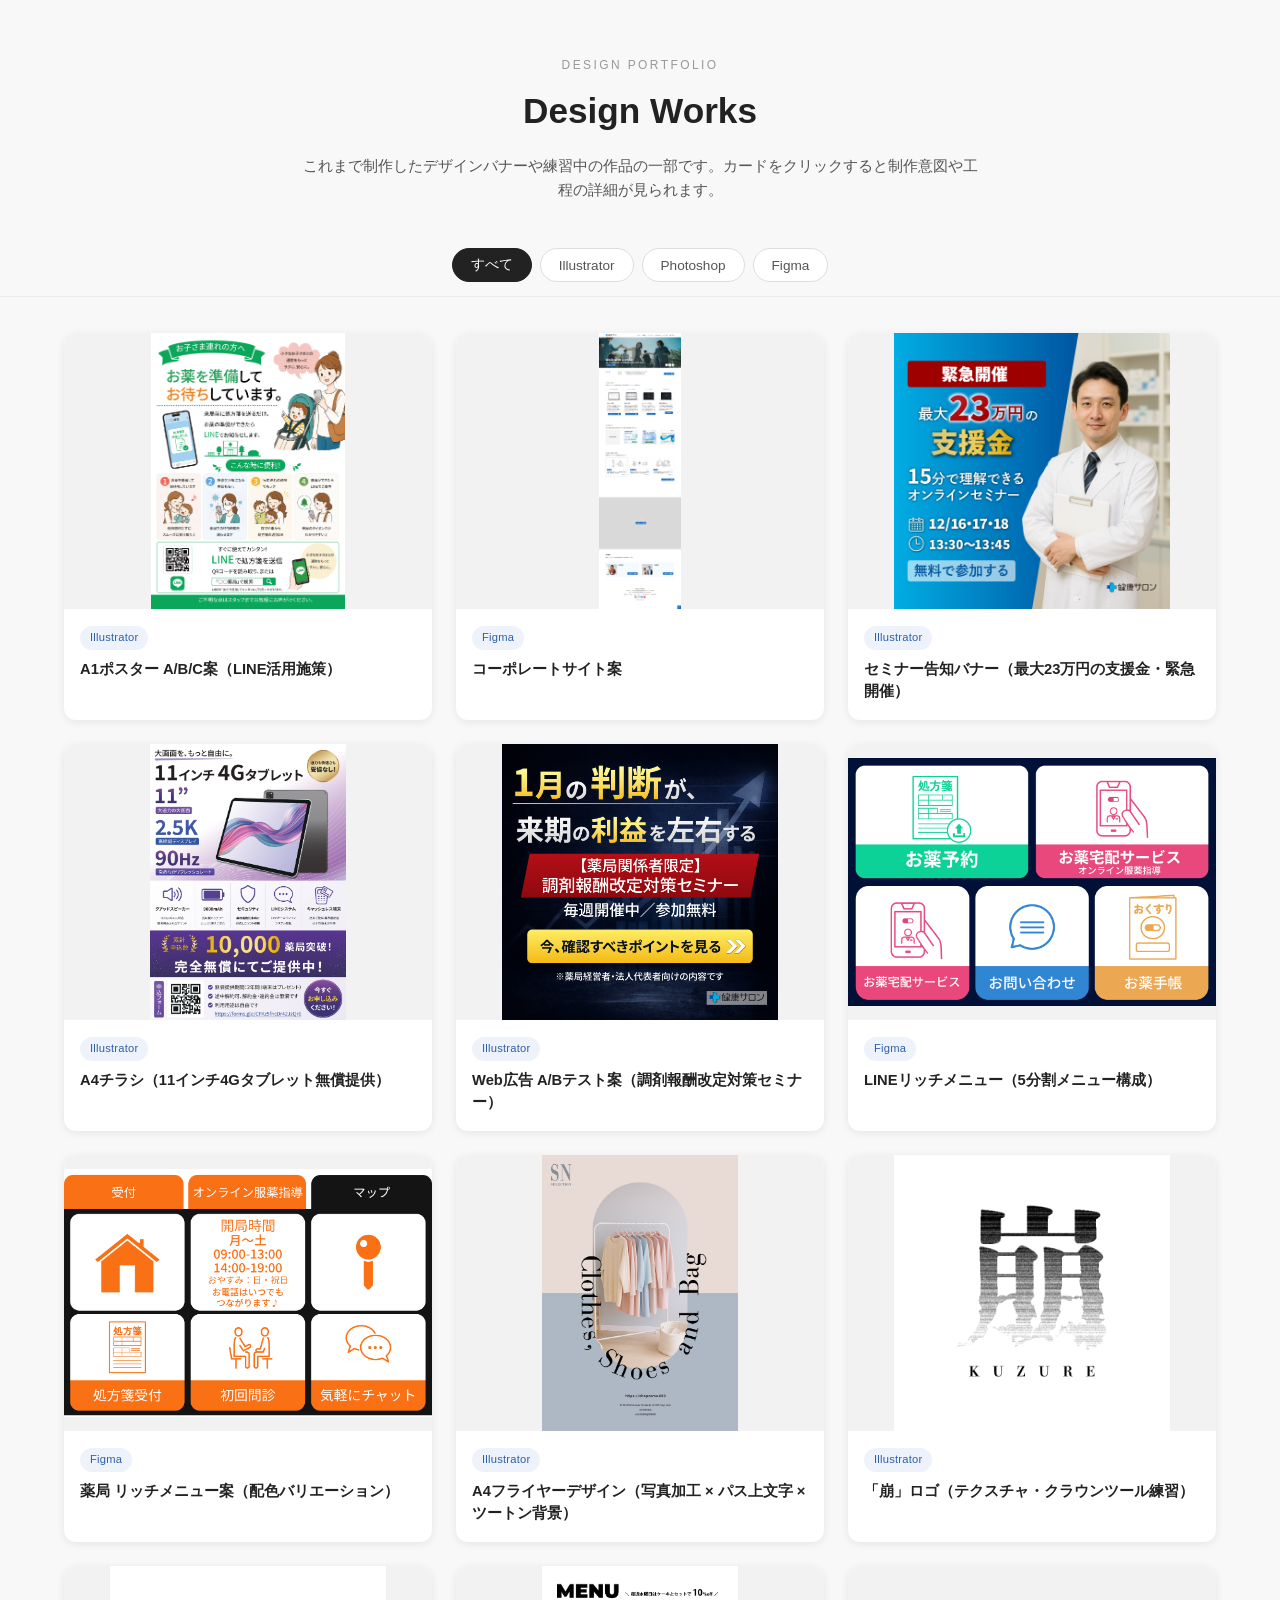
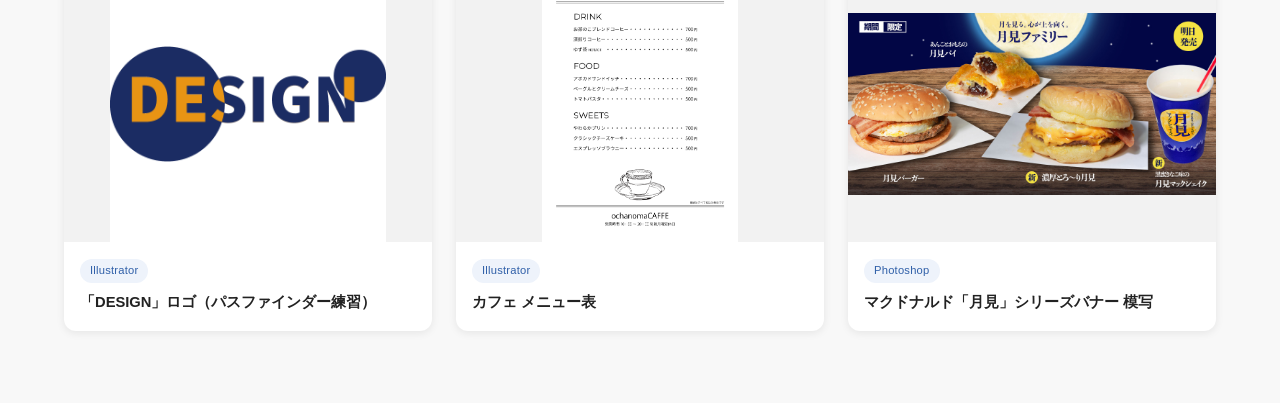
==== commit 63c70065: "Move A1 poster card to the top of the portfolio grid Co-Authored-By: Claude Sonnet 5 <noreply@anthro" ====
--- a/index.html
+++ b/index.html
@@ -31,6 +31,89 @@
     </nav>
 
     <main class="work-grid" id="workGrid">
+      <article class="work-card" data-category="illustrator">
+        <button type="button" class="work-card__trigger">
+          <span class="work-card__image">
+            <img
+              src="images/poster/poster_a1_kodomo_line_a.png"
+              alt="A1ポスター A/B案（LINE活用施策）"
+              loading="lazy"
+              decoding="async"
+            />
+          </span>
+          <span class="work-card__meta">
+            <span class="work-card__tag">Illustrator</span>
+            <span class="work-card__title">A1ポスター A/B/C案（LINE活用施策）</span>
+          </span>
+        </button>
+        <template>
+          <div class="modal__images">
+            <div class="carousel">
+              <div class="carousel__viewport">
+                <div class="carousel__slide is-active">
+                  <img
+                    src="images/poster/poster_a1_kodomo_line_a.png"
+                    alt="A案：お子さま連れ向け・LINE処方箋送信案内"
+                  />
+                </div>
+                <div class="carousel__slide">
+                  <img
+                    src="images/poster/poster_a1_kodomo_line_b.png"
+                    alt="B案：LINEで薬剤師に相談できる案内"
+                  />
+                </div>
+                <div class="carousel__slide">
+                  <img
+                    src="images/poster/poster_a1_kodomo_line_c.png"
+                    alt="C案：LINEでお薬手帳をまとめて管理できる案内"
+                  />
+                </div>
+              </div>
+              <button
+                type="button"
+                class="carousel__btn carousel__btn--prev"
+                aria-label="前の画像"
+              >
+                ‹
+              </button>
+              <button
+                type="button"
+                class="carousel__btn carousel__btn--next"
+                aria-label="次の画像"
+              >
+                ›
+              </button>
+              <span class="carousel__counter">1 / 3</span>
+            </div>
+          </div>
+          <div class="modal__text">
+            <h3>A1ポスター A/B/C案（LINE活用施策）</h3>
+            <p>
+              <strong>制作意図:</strong>
+              薬局店頭に掲示するA1サイズ（841×594）のポスターを、訴求内容の異なる3案で提案しました。いずれもLINE公式アカウントの活用を促す施策ですが、A案は「処方箋の事前送信」、B案は「薬剤師へのオンライン相談」、C案は「お薬手帳のLINE管理」と、切り口の異なる3つの使い方を訴求しています。
+            </p>
+            <p><strong>デザインポイント:</strong></p>
+            <ul>
+              <li>
+                A案：「お子さま連れの方へ」というリボン見出しと親子のイラストで対象読者を絞り込み、来局前の処方箋送信で待ち時間を減らせることを訴求
+              </li>
+              <li>
+                B案：患者と薬剤師の写真を大きく使い、「これって大丈夫？」という不安に寄り添う見出しで、LINE相談への心理的ハードルを下げる構成
+              </li>
+              <li>
+                C案：スマホ上のお薬手帳画面をそのまま見せ、「もう、お薬手帳を忘れない。」というコピーで紙の手帳が抱える不便さを解消することを訴求
+              </li>
+              <li>
+                3案とも「こんな時に便利／ご利用ください」のパネル構成と緑を基調にしたトーン＆マナーを統一し、シリーズとしての一貫性を持たせつつ訴求軸だけを切り替え
+              </li>
+              <li>
+                QRコードと友だち追加導線を下部にまとめ、店頭でその場で行動に移せるレイアウトに統一
+              </li>
+            </ul>
+          </div>
+        </template>
+      </article>
+
       <!-- ============ Webサイト ============ -->
       <article class="work-card" data-category="figma">
         <button type="button" class="work-card__trigger">
@@ -301,89 +384,6 @@
         </template>
       </article>
 
-      <article class="work-card" data-category="illustrator">
-        <button type="button" class="work-card__trigger">
-          <span class="work-card__image">
-            <img
-              src="images/poster/poster_a1_kodomo_line_a.png"
-              alt="A1ポスター A/B案（LINE活用施策）"
-              loading="lazy"
-              decoding="async"
-            />
-          </span>
-          <span class="work-card__meta">
-            <span class="work-card__tag">Illustrator</span>
-            <span class="work-card__title">A1ポスター A/B/C案（LINE活用施策）</span>
-          </span>
-        </button>
-        <template>
-          <div class="modal__images">
-            <div class="carousel">
-              <div class="carousel__viewport">
-                <div class="carousel__slide is-active">
-                  <img
-                    src="images/poster/poster_a1_kodomo_line_a.png"
-                    alt="A案：お子さま連れ向け・LINE処方箋送信案内"
-                  />
-                </div>
-                <div class="carousel__slide">
-                  <img
-                    src="images/poster/poster_a1_kodomo_line_b.png"
-                    alt="B案：LINEで薬剤師に相談できる案内"
-                  />
-                </div>
-                <div class="carousel__slide">
-                  <img
-                    src="images/poster/poster_a1_kodomo_line_c.png"
-                    alt="C案：LINEでお薬手帳をまとめて管理できる案内"
-                  />
-                </div>
-              </div>
-              <button
-                type="button"
-                class="carousel__btn carousel__btn--prev"
-                aria-label="前の画像"
-              >
-                ‹
-              </button>
-              <button
-                type="button"
-                class="carousel__btn carousel__btn--next"
-                aria-label="次の画像"
-              >
-                ›
-              </button>
-              <span class="carousel__counter">1 / 3</span>
-            </div>
-          </div>
-          <div class="modal__text">
-            <h3>A1ポスター A/B/C案（LINE活用施策）</h3>
-            <p>
-              <strong>制作意図:</strong>
-              薬局店頭に掲示するA1サイズ（841×594）のポスターを、訴求内容の異なる3案で提案しました。いずれもLINE公式アカウントの活用を促す施策ですが、A案は「処方箋の事前送信」、B案は「薬剤師へのオンライン相談」、C案は「お薬手帳のLINE管理」と、切り口の異なる3つの使い方を訴求しています。
-            </p>
-            <p><strong>デザインポイント:</strong></p>
-            <ul>
-              <li>
-                A案：「お子さま連れの方へ」というリボン見出しと親子のイラストで対象読者を絞り込み、来局前の処方箋送信で待ち時間を減らせることを訴求
-              </li>
-              <li>
-                B案：患者と薬剤師の写真を大きく使い、「これって大丈夫？」という不安に寄り添う見出しで、LINE相談への心理的ハードルを下げる構成
-              </li>
-              <li>
-                C案：スマホ上のお薬手帳画面をそのまま見せ、「もう、お薬手帳を忘れない。」というコピーで紙の手帳が抱える不便さを解消することを訴求
-              </li>
-              <li>
-                3案とも「こんな時に便利／ご利用ください」のパネル構成と緑を基調にしたトーン＆マナーを統一し、シリーズとしての一貫性を持たせつつ訴求軸だけを切り替え
-              </li>
-              <li>
-                QRコードと友だち追加導線を下部にまとめ、店頭でその場で行動に移せるレイアウトに統一
-              </li>
-            </ul>
-          </div>
-        </template>
-      </article>
-
       <!-- ============ LINEリッチメニュー ============ -->
 
       <article class="work-card" data-category="figma">
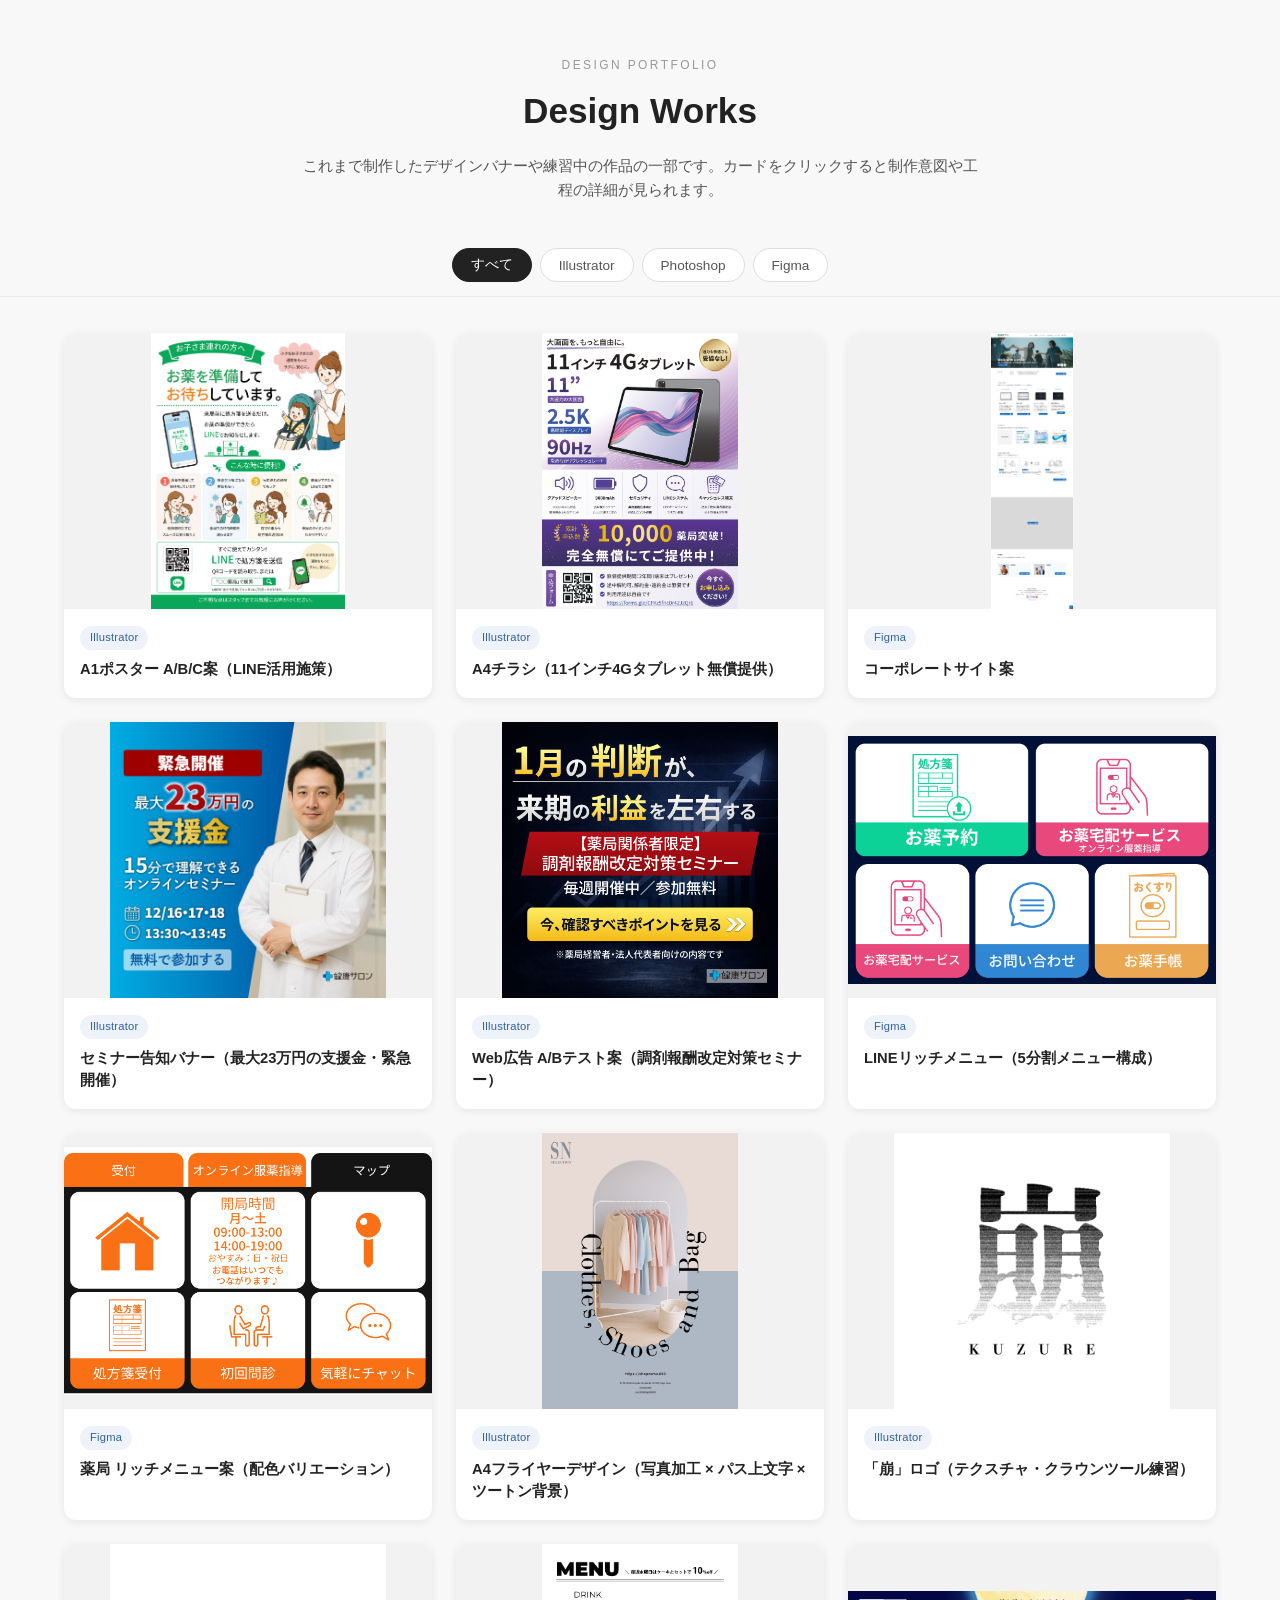
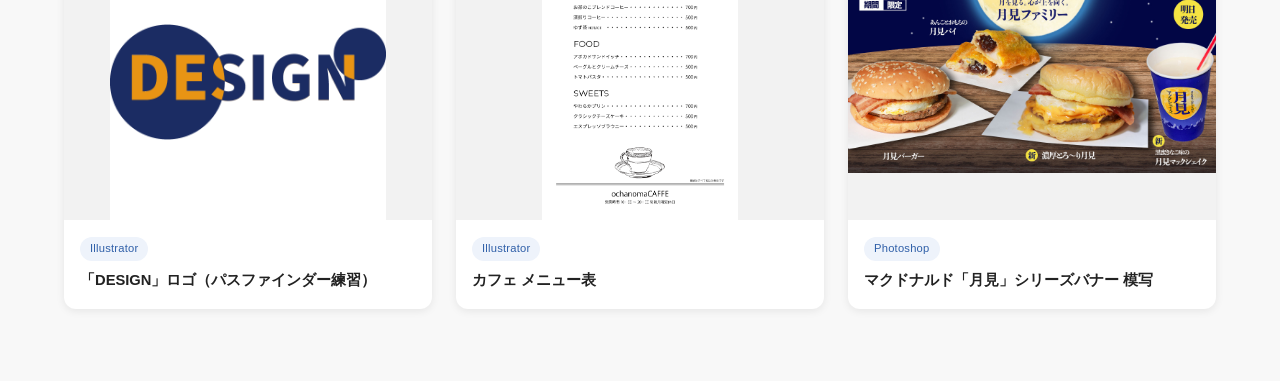
==== commit 28528d38: "Move A4 tablet flyer card to second position after the poster card Co-Authored-By: Claude Sonnet 5 <" ====
--- a/index.html
+++ b/index.html
@@ -114,6 +114,55 @@
         </template>
       </article>
 
+      <article class="work-card" data-category="illustrator">
+        <button type="button" class="work-card__trigger">
+          <span class="work-card__image">
+            <img
+              src="images/flyer/flyer_tablet_4g_a4_omote.jpg"
+              alt="A4チラシ（11インチ4Gタブレット無償提供）表面"
+              loading="lazy"
+              decoding="async"
+            />
+          </span>
+          <span class="work-card__meta">
+            <span class="work-card__tag">Illustrator</span>
+            <span class="work-card__title"
+              >A4チラシ（11インチ4Gタブレット無償提供）</span
+            >
+          </span>
+        </button>
+        <template>
+          <div class="modal__images">
+            <img
+              src="images/flyer/flyer_tablet_4g_a4_omote.jpg"
+              alt="A4チラシ（11インチ4Gタブレット無償提供）表面"
+            />
+          </div>
+          <div class="modal__text">
+            <h3>A4チラシ（11インチ4Gタブレット無償提供）</h3>
+            <p>
+              <strong>制作意図:</strong>
+              薬局向けに11インチ4Gタブレットを完全無償提供するキャンペーンのA4チラシ（表面）です。スペックの魅力と「無償」という条件を、情報を詰め込みすぎずに一目で伝えることを意識しました。
+            </p>
+            <p><strong>デザインポイント:</strong></p>
+            <ul>
+              <li>
+                「11インチ」「2.5K」「90Hz」の3つのスペックを大きな数字で縦に並べ、キャッチコピー的に見せる構成
+              </li>
+              <li>
+                クアッドスピーカー・バッテリー・セキュリティなど5つの機能をピクトグラム＋短い説明文で等間隔に整理
+              </li>
+              <li>
+                紫のグラデーション帯で「累計申込数10,000薬局突破」「完全無償」を強調し、ページ内で最も視線が集まるゾーンに配置
+              </li>
+              <li>
+                QRコードと申込フォームURLを下部にまとめ、チラシを見てすぐ行動できる導線を確保
+              </li>
+            </ul>
+          </div>
+        </template>
+      </article>
+
       <!-- ============ Webサイト ============ -->
       <article class="work-card" data-category="figma">
         <button type="button" class="work-card__trigger">
@@ -263,55 +312,6 @@
         <button type="button" class="work-card__trigger">
           <span class="work-card__image">
             <img
-              src="images/flyer/flyer_tablet_4g_a4_omote.jpg"
-              alt="A4チラシ（11インチ4Gタブレット無償提供）表面"
-              loading="lazy"
-              decoding="async"
-            />
-          </span>
-          <span class="work-card__meta">
-            <span class="work-card__tag">Illustrator</span>
-            <span class="work-card__title"
-              >A4チラシ（11インチ4Gタブレット無償提供）</span
-            >
-          </span>
-        </button>
-        <template>
-          <div class="modal__images">
-            <img
-              src="images/flyer/flyer_tablet_4g_a4_omote.jpg"
-              alt="A4チラシ（11インチ4Gタブレット無償提供）表面"
-            />
-          </div>
-          <div class="modal__text">
-            <h3>A4チラシ（11インチ4Gタブレット無償提供）</h3>
-            <p>
-              <strong>制作意図:</strong>
-              薬局向けに11インチ4Gタブレットを完全無償提供するキャンペーンのA4チラシ（表面）です。スペックの魅力と「無償」という条件を、情報を詰め込みすぎずに一目で伝えることを意識しました。
-            </p>
-            <p><strong>デザインポイント:</strong></p>
-            <ul>
-              <li>
-                「11インチ」「2.5K」「90Hz」の3つのスペックを大きな数字で縦に並べ、キャッチコピー的に見せる構成
-              </li>
-              <li>
-                クアッドスピーカー・バッテリー・セキュリティなど5つの機能をピクトグラム＋短い説明文で等間隔に整理
-              </li>
-              <li>
-                紫のグラデーション帯で「累計申込数10,000薬局突破」「完全無償」を強調し、ページ内で最も視線が集まるゾーンに配置
-              </li>
-              <li>
-                QRコードと申込フォームURLを下部にまとめ、チラシを見てすぐ行動できる導線を確保
-              </li>
-            </ul>
-          </div>
-        </template>
-      </article>
-
-      <article class="work-card" data-category="illustrator">
-        <button type="button" class="work-card__trigger">
-          <span class="work-card__image">
-            <img
               src="images/ad/webad_ab_a_1080x1080.png"
               alt="Web広告 A/Bテスト案（調剤報酬改定対策セミナー）"
               loading="lazy"
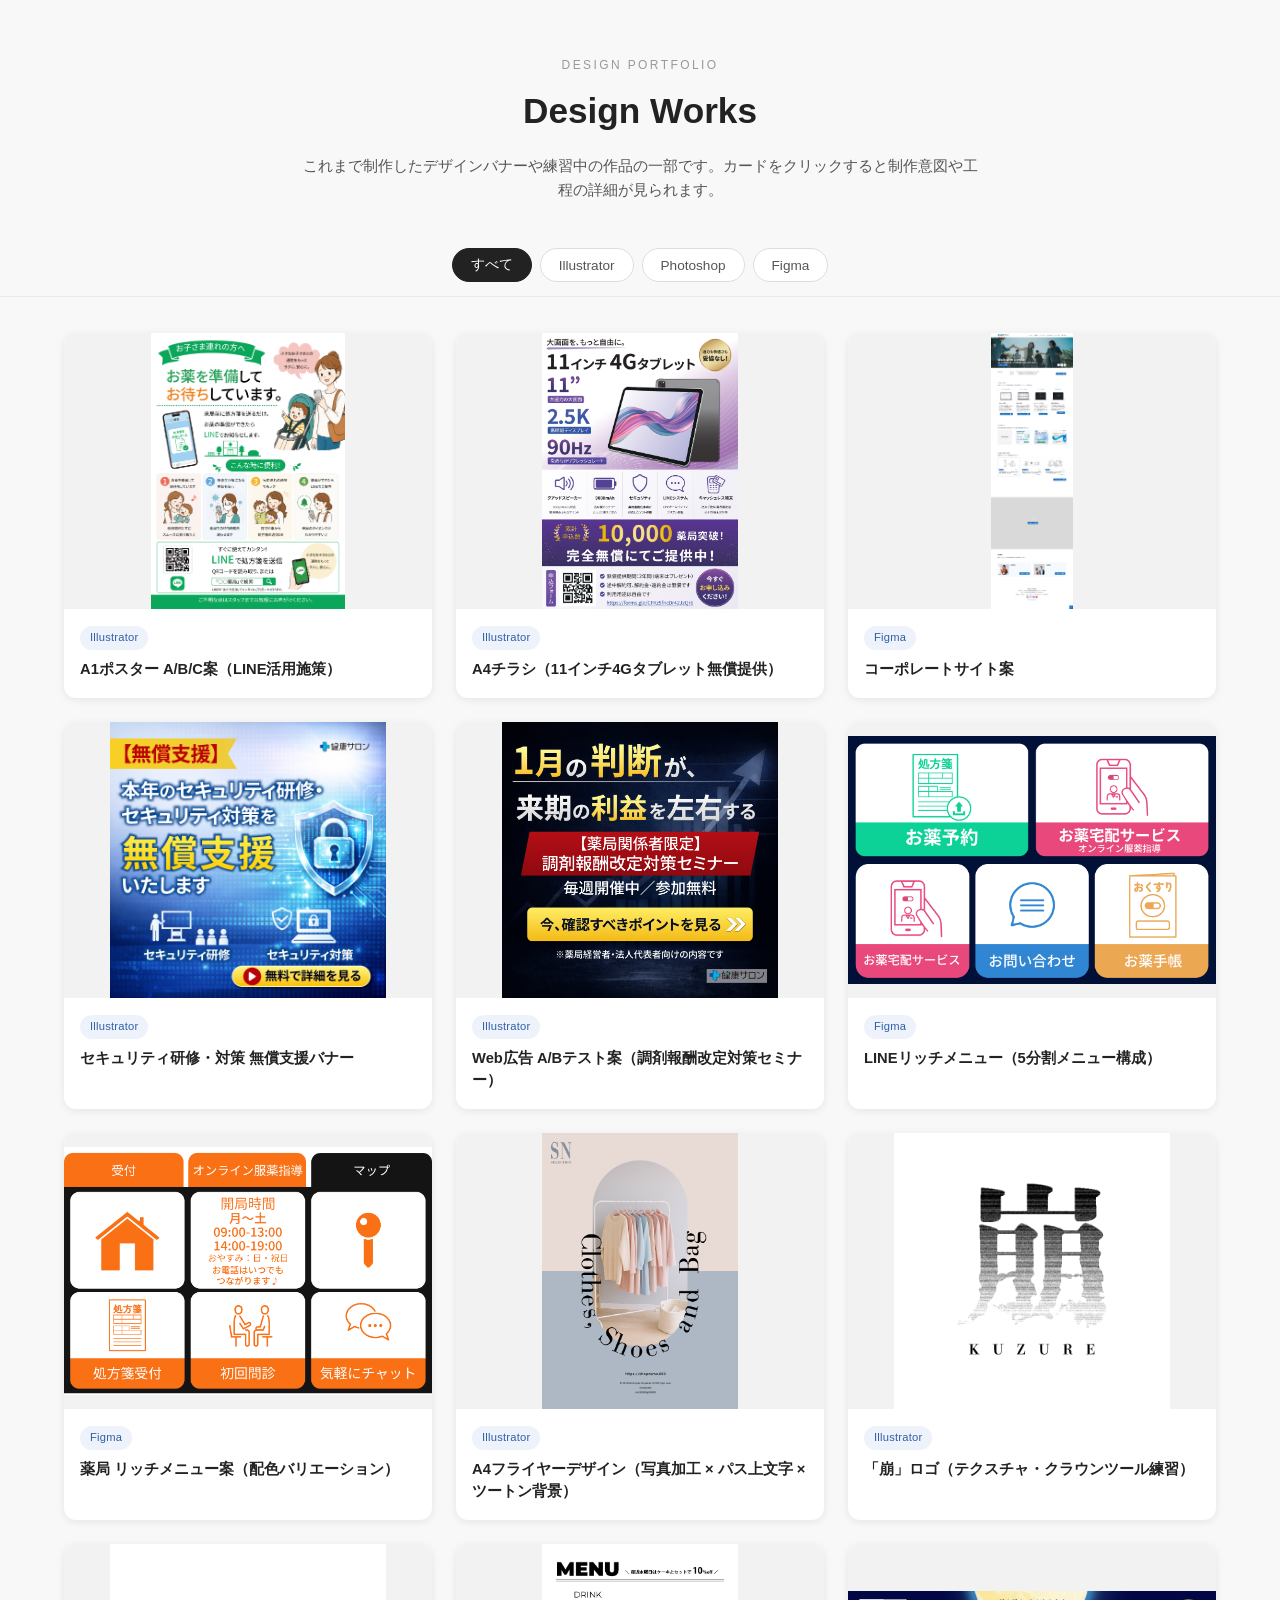
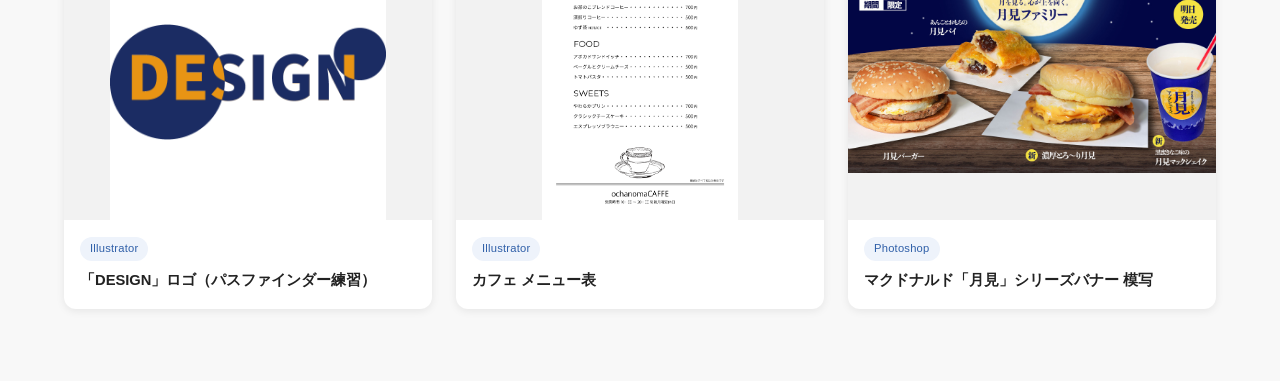
==== commit c541fdb0: "Replace seminar banner with security support banner in Illustrator section Co-Authored-By: Claude So" ====
--- a/index.html
+++ b/index.html
@@ -263,8 +263,8 @@
         <button type="button" class="work-card__trigger">
           <span class="work-card__image">
             <img
-              src="images/seminar/seminar_shienkin23man_lp.png"
-              alt="セミナー告知バナー（最大23万円の支援金・緊急開催）"
+              src="images/banner/banner_security_musho_shien.png"
+              alt="セキュリティ研修・対策 無償支援バナー"
               loading="lazy"
               decoding="async"
             />
@@ -272,36 +272,36 @@
           <span class="work-card__meta">
             <span class="work-card__tag">Illustrator</span>
             <span class="work-card__title"
-              >セミナー告知バナー（最大23万円の支援金・緊急開催）</span
+              >セキュリティ研修・対策 無償支援バナー</span
             >
           </span>
         </button>
         <template>
           <div class="modal__images">
             <img
-              src="images/seminar/seminar_shienkin23man_lp.png"
-              alt="セミナー告知バナー（最大23万円の支援金・緊急開催）"
-            />
-          </div>
-          <div class="modal__text">
-            <h3>セミナー告知バナー（最大23万円の支援金・緊急開催）</h3>
+              src="images/banner/banner_security_musho_shien.png"
+              alt="セキュリティ研修・対策 無償支援バナー"
+            />
+          </div>
+          <div class="modal__text">
+            <h3>セキュリティ研修・対策 無償支援バナー</h3>
             <p>
               <strong>制作意図:</strong>
-              薬局経営者向けに「最大23万円の支援金」制度をテーマにした緊急開催セミナーの告知バナーです。15分で理解できる短時間セミナーという手軽さと、支援金という具体的なメリットを両立して訴求しました。
+              「本年のセキュリティ研修・セキュリティ対策を無償支援いたします」という訴求を、薬局経営者・法人代表者向けの正方形バナーとして制作しました。無償という条件をひと目で伝え、詳細ページへの遷移を促すことを目的としています。
             </p>
             <p><strong>デザインポイント:</strong></p>
             <ul>
               <li>
-                赤地の「緊急開催」タグを最上部に置き、限られた開催期間（12/16・17・18）への即時性を演出
-              </li>
-              <li>
-                「23」の数字と「支援金」をゴールドで強調し、他のテキストより視認性・訴求力を高める配色に
-              </li>
-              <li>
-                斜めのカラー分割で人物写真とテキストエリアを分け、白衣姿の薬剤師の写真で信頼感を補強
-              </li>
-              <li>
-                日時・時間をアイコン付きで整理し、「無料で参加する」ボタンを視線の着地点として最下部に配置
+                濃紺のセキュリティ感あるデジタル背景に、南京錠とシールドのモチーフを大きく配置し、テーマを視覚的に補強
+              </li>
+              <li>
+                黄色の「【無償支援】」タグと「無償支援」の黄文字を強調し、コストゼロという最大の訴求ポイントを一目で伝達
+              </li>
+              <li>
+                「セキュリティ研修」「セキュリティ対策」の2項目をアイコン＋ラベルで整理し、支援内容の幅広さを簡潔に提示
+              </li>
+              <li>
+                再生ボタン付きの黄色CTAボタンを右下に配置し、動画的な「詳細を見る」導線として視線を誘導
               </li>
             </ul>
           </div>
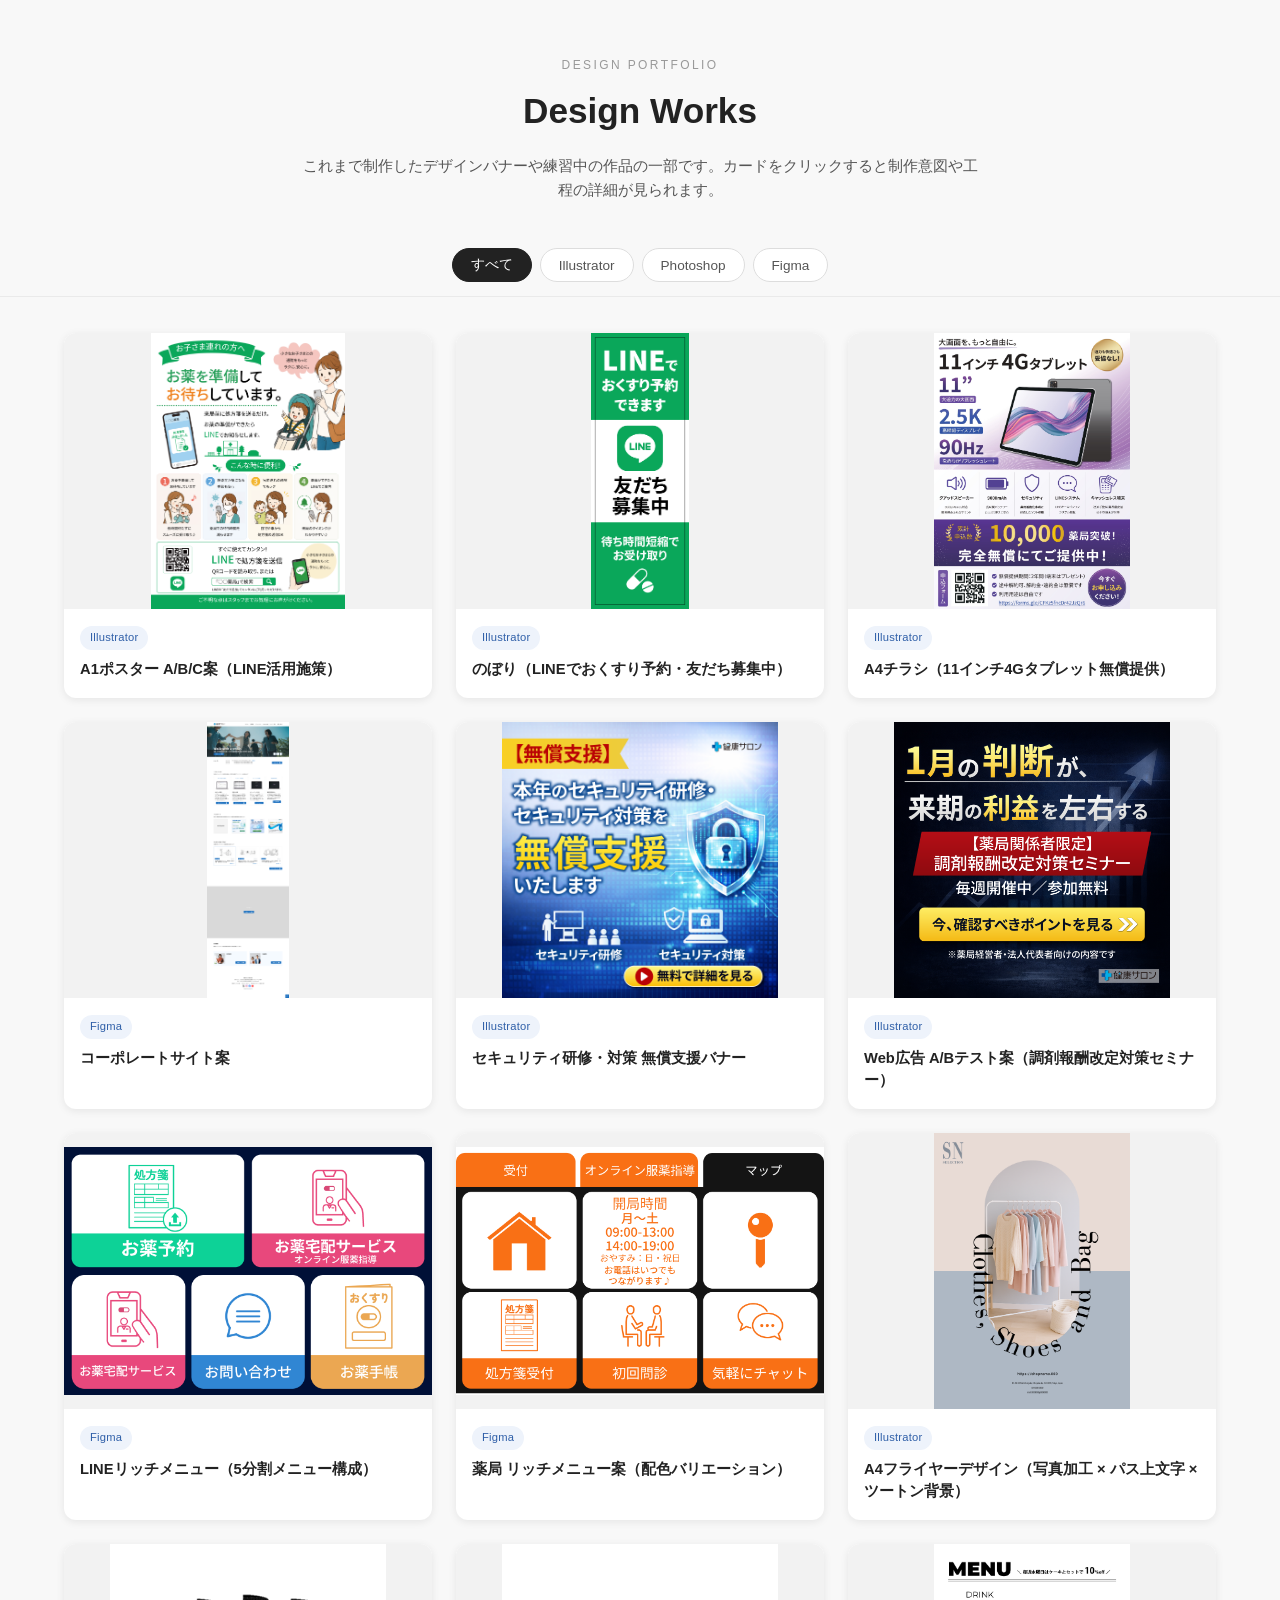
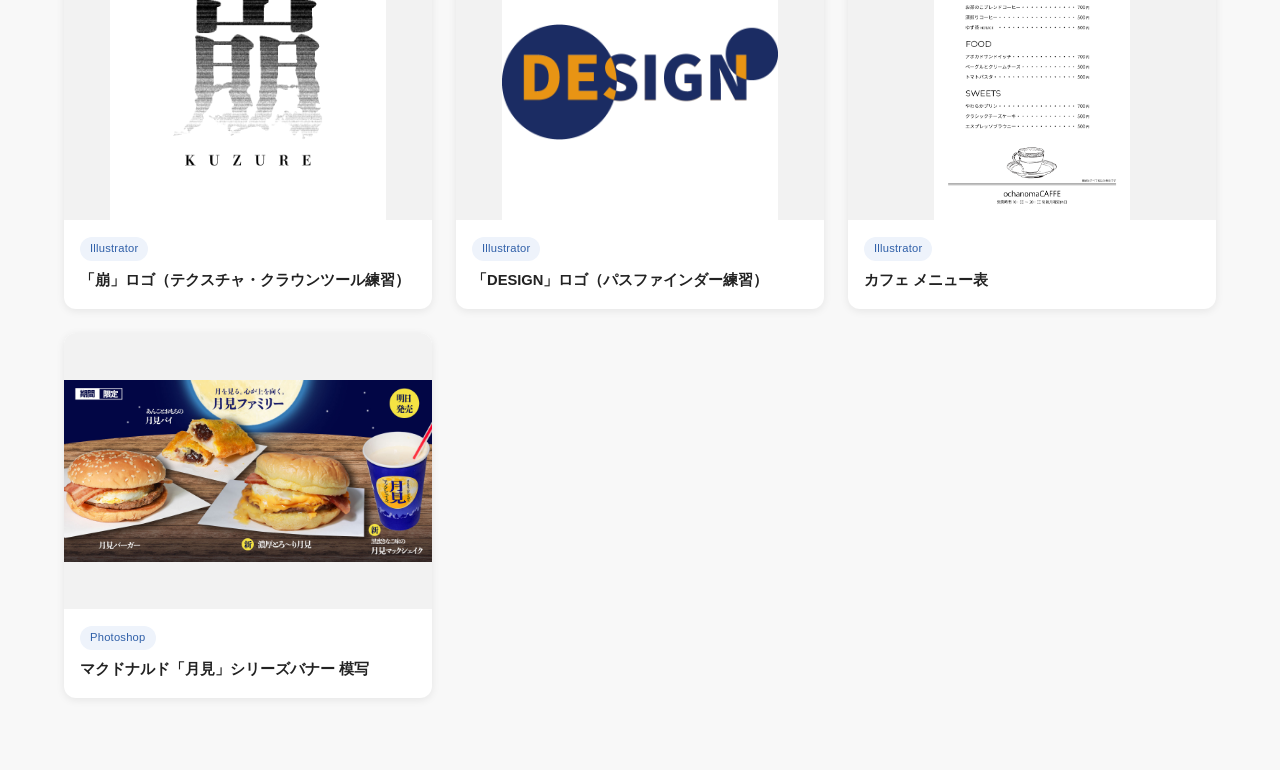
==== commit 512dd527: "Add regular-size nobori banner flag to Illustrator section Co-Authored-By: Claude Sonnet 5 <noreply@" ====
--- a/index.html
+++ b/index.html
@@ -118,6 +118,55 @@
         <button type="button" class="work-card__trigger">
           <span class="work-card__image">
             <img
+              src="images/nobori/nobori_line_okusuriyoyaku.png"
+              alt="のぼり（LINEでおくすり予約・友だち募集中）"
+              loading="lazy"
+              decoding="async"
+            />
+          </span>
+          <span class="work-card__meta">
+            <span class="work-card__tag">Illustrator</span>
+            <span class="work-card__title"
+              >のぼり（LINEでおくすり予約・友だち募集中）</span
+            >
+          </span>
+        </button>
+        <template>
+          <div class="modal__images">
+            <img
+              src="images/nobori/nobori_line_okusuriyoyaku.png"
+              alt="のぼり（LINEでおくすり予約・友だち募集中）"
+            />
+          </div>
+          <div class="modal__text">
+            <h3>のぼり（LINEでおくすり予約・友だち募集中）</h3>
+            <p>
+              <strong>制作意図:</strong>
+              店頭に設置するレギュラーサイズ（600×1800）ののぼり旗です。遠くからでも読める大きな文字で「LINEでおくすり予約できます」を訴求し、友だち追加とお薬の待ち時間短縮という2つのメリットを縦長のスペースにコンパクトに伝えます。
+            </p>
+            <p><strong>デザインポイント:</strong></p>
+            <ul>
+              <li>
+                グリーンと白の3段構成にし、上段でメッセージ、中段でLINEアイコンと「友だち募集中」、下段で具体的なメリットと段階的に情報を展開
+              </li>
+              <li>
+                通行人が一瞬で視認できるよう、文字サイズを大きく取り、行間・改行位置を調整して2〜4文字ずつの塊で読めるように配置
+              </li>
+              <li>
+                LINEの公式アイコンとブランドカラーの緑を基調にし、「LINEを使ったサービス」であることを遠目からでも直感的に伝達
+              </li>
+              <li>
+                錠剤のピクトグラムを最下部に添え、薬局ののぼりであることを文字を読まずとも把握できるよう補足
+              </li>
+            </ul>
+          </div>
+        </template>
+      </article>
+
+      <article class="work-card" data-category="illustrator">
+        <button type="button" class="work-card__trigger">
+          <span class="work-card__image">
+            <img
               src="images/flyer/flyer_tablet_4g_a4_omote.jpg"
               alt="A4チラシ（11インチ4Gタブレット無償提供）表面"
               loading="lazy"
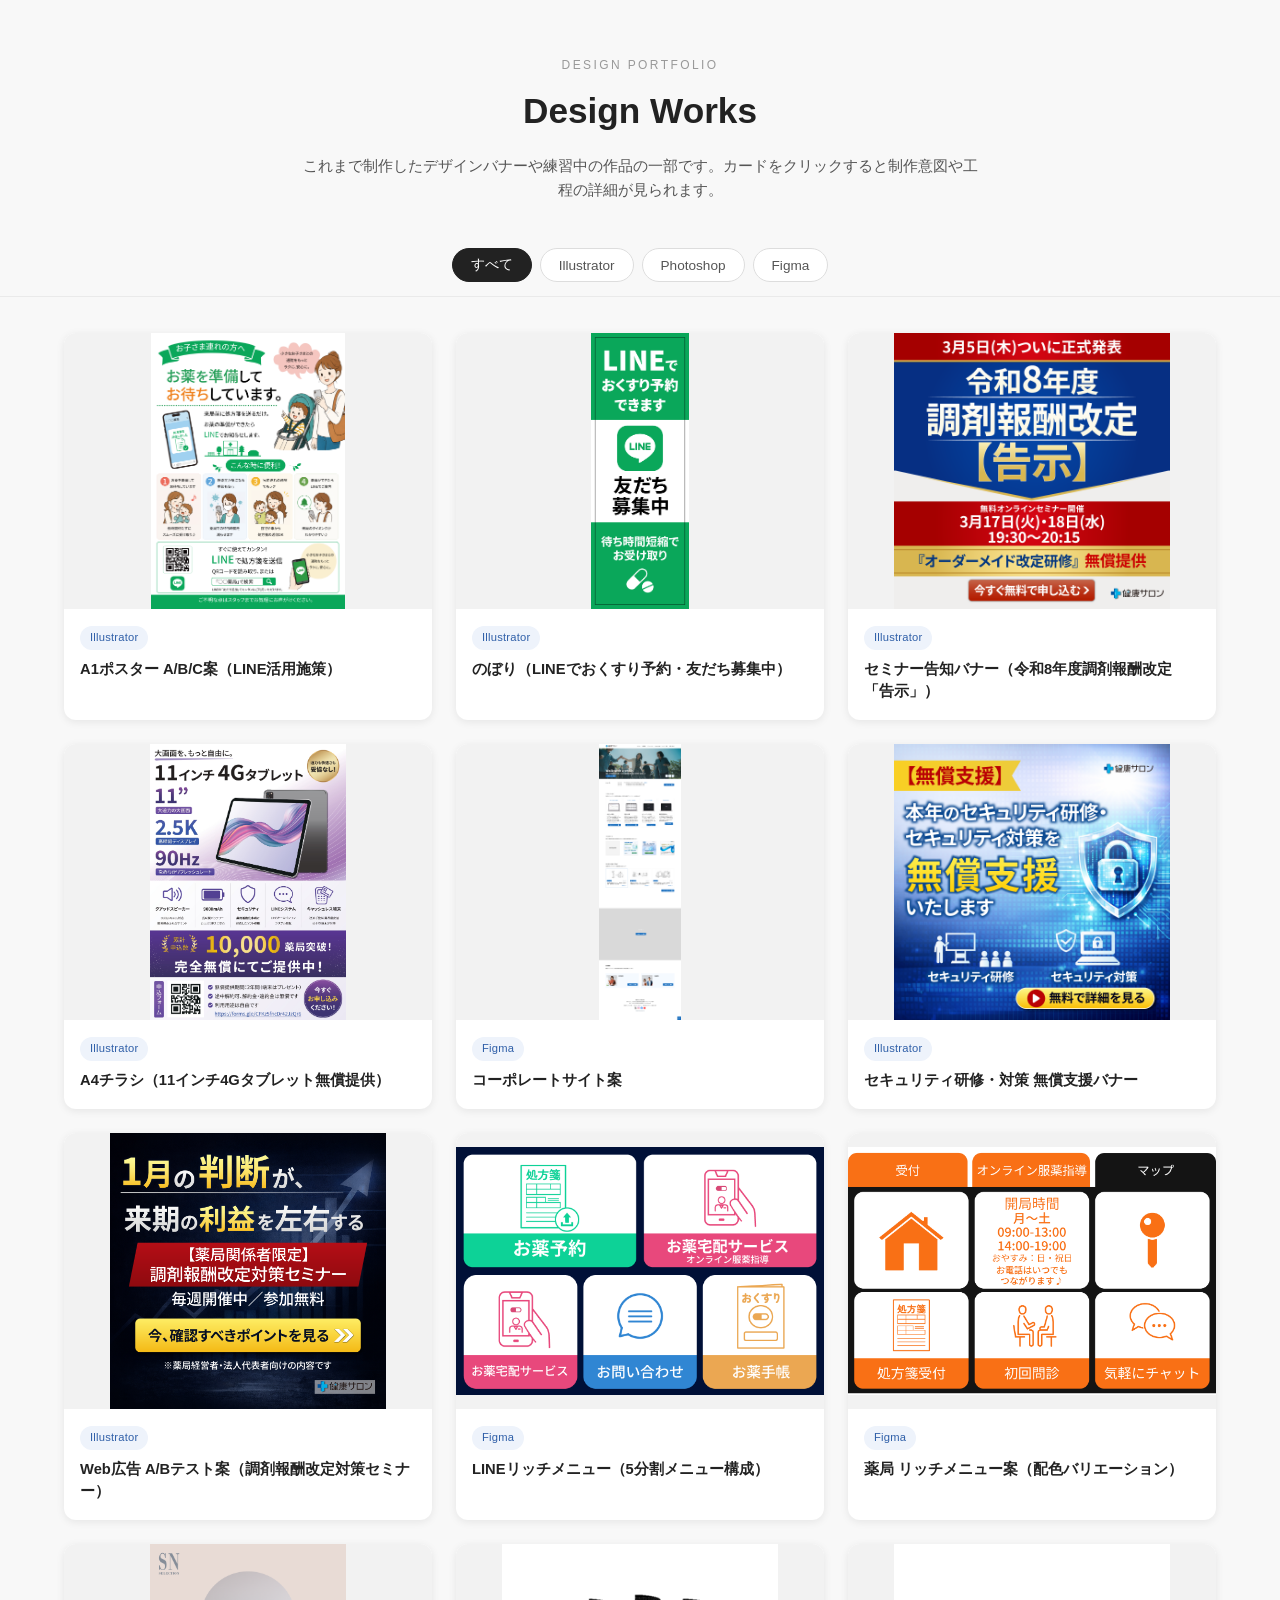
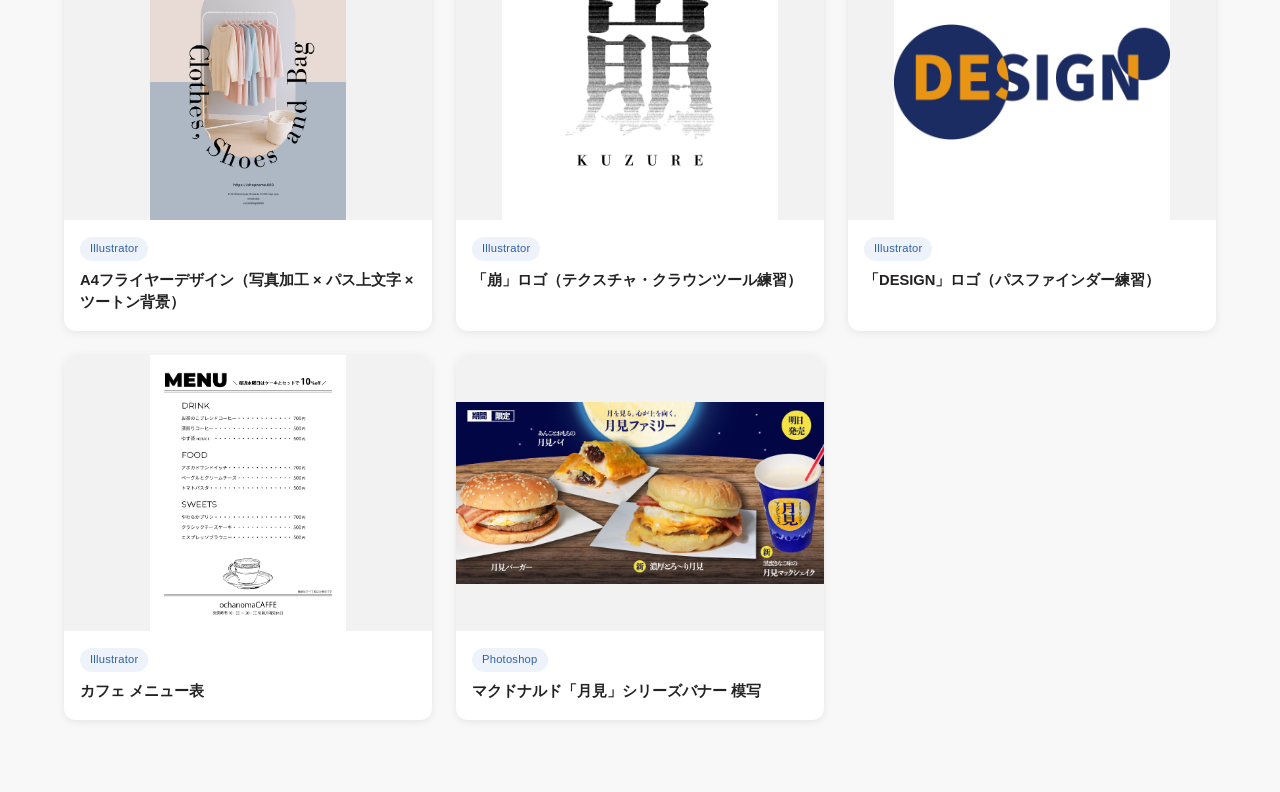
==== commit 2a866d74: "Add regulatory revision seminar banner to Illustrator section Co-Authored-By: Claude Sonnet 5 <norep" ====
--- a/index.html
+++ b/index.html
@@ -157,6 +157,55 @@
               </li>
               <li>
                 錠剤のピクトグラムを最下部に添え、薬局ののぼりであることを文字を読まずとも把握できるよう補足
+              </li>
+            </ul>
+          </div>
+        </template>
+      </article>
+
+      <article class="work-card" data-category="illustrator">
+        <button type="button" class="work-card__trigger">
+          <span class="work-card__image">
+            <img
+              src="images/seminar/seminar_kaitei_kokuji_0305.png"
+              alt="セミナー告知バナー（令和8年度調剤報酬改定「告示」）"
+              loading="lazy"
+              decoding="async"
+            />
+          </span>
+          <span class="work-card__meta">
+            <span class="work-card__tag">Illustrator</span>
+            <span class="work-card__title"
+              >セミナー告知バナー（令和8年度調剤報酬改定「告示」）</span
+            >
+          </span>
+        </button>
+        <template>
+          <div class="modal__images">
+            <img
+              src="images/seminar/seminar_kaitei_kokuji_0305.png"
+              alt="セミナー告知バナー（令和8年度調剤報酬改定「告示」）"
+            />
+          </div>
+          <div class="modal__text">
+            <h3>セミナー告知バナー（令和8年度調剤報酬改定「告示」）</h3>
+            <p>
+              <strong>制作意図:</strong>
+              「3月5日(木)ついに正式発表」という速報性を訴求しつつ、無料オンラインセミナーへの申し込みを促す正方形バナーです。制度改定という硬いテーマを、告示・研修無償提供という2段のオファーで整理し、行動を後押しする構成にしました。
+            </p>
+            <p><strong>デザインポイント:</strong></p>
+            <ul>
+              <li>
+                上段の赤帯で発表日を速報として提示し、紺地に金文字の「令和8年度調剤報酬改定【告示】」で権威性と重要度を演出
+              </li>
+              <li>
+                中央の紺と赤の帯を矢羽根型に区切り、視線が「告示」から「セミナー日程」へ自然に流れる構成に
+              </li>
+              <li>
+                セミナー日程・時間を赤帯で強調し、「オーダーメイド改定研修」の無償提供をゴールドの帯で挟んで特典感を演出
+              </li>
+              <li>
+                最下部のCTAボタンをオレンジにし、周囲の紺・赤・金と対比させることで申し込み導線を最後まで視認しやすく設計
               </li>
             </ul>
           </div>
@@ -506,10 +555,10 @@
             />
           </div>
           <div class="modal__text">
-            <h3>がじゅまる薬局 リッチメニュー案（配色バリエーション）</h3>
-            <p>
-              <strong>制作意図:</strong>
-              調剤薬局「がじゅまる薬局」のLINE公式アカウント用リッチメニューです。「受付」「オンライン服薬指導」「マップ」の3機能を6分割グリッドで整理し、営業時間・処方箋受付・初回問診・チャットへの導線をまとめました。
+            <h3>薬局 リッチメニュー案（配色バリエーション）</h3>
+            <p>
+              <strong>制作意図:</strong>
+              調剤薬局のLINE公式アカウント用リッチメニューです。「受付」「オンライン服薬指導」「マップ」の3機能を6分割グリッドで整理し、営業時間・処方箋受付・初回問診・チャットへの導線をまとめました。
             </p>
             <p><strong>デザインポイント:</strong></p>
             <ul>
